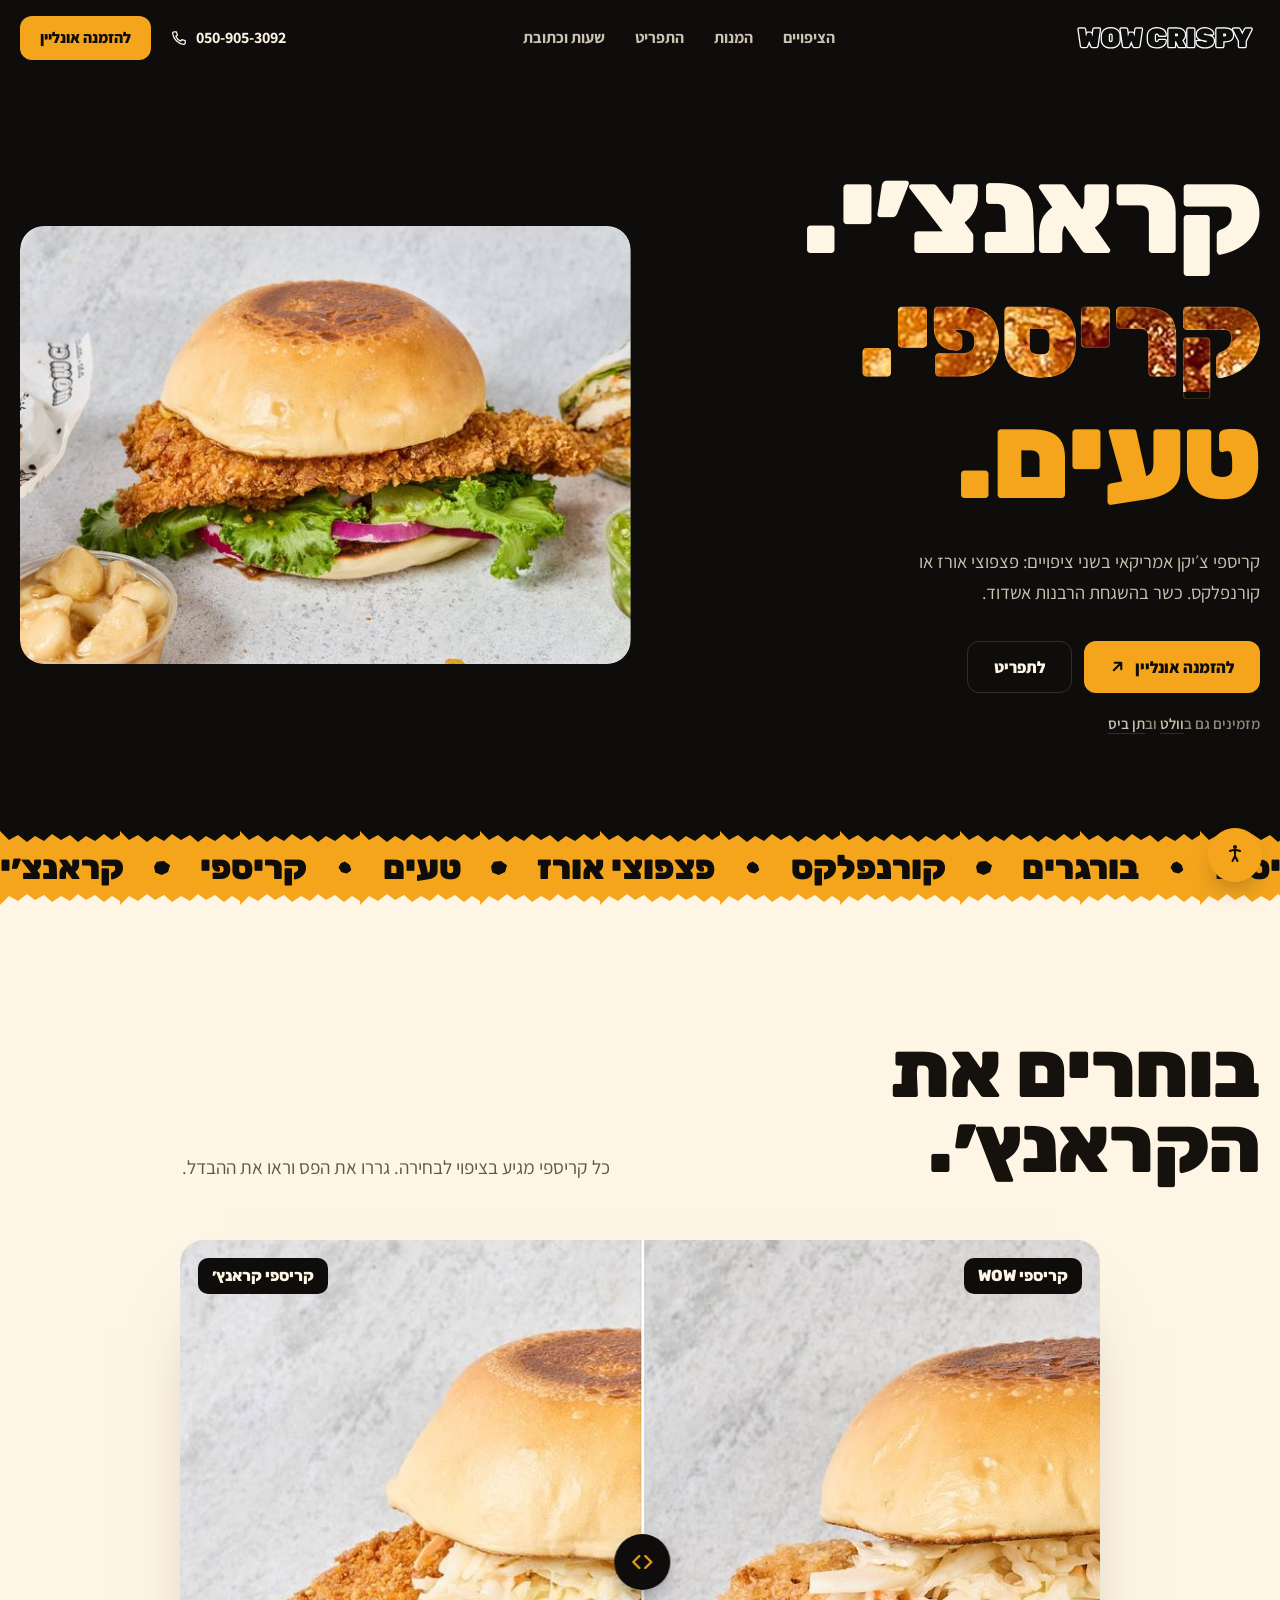
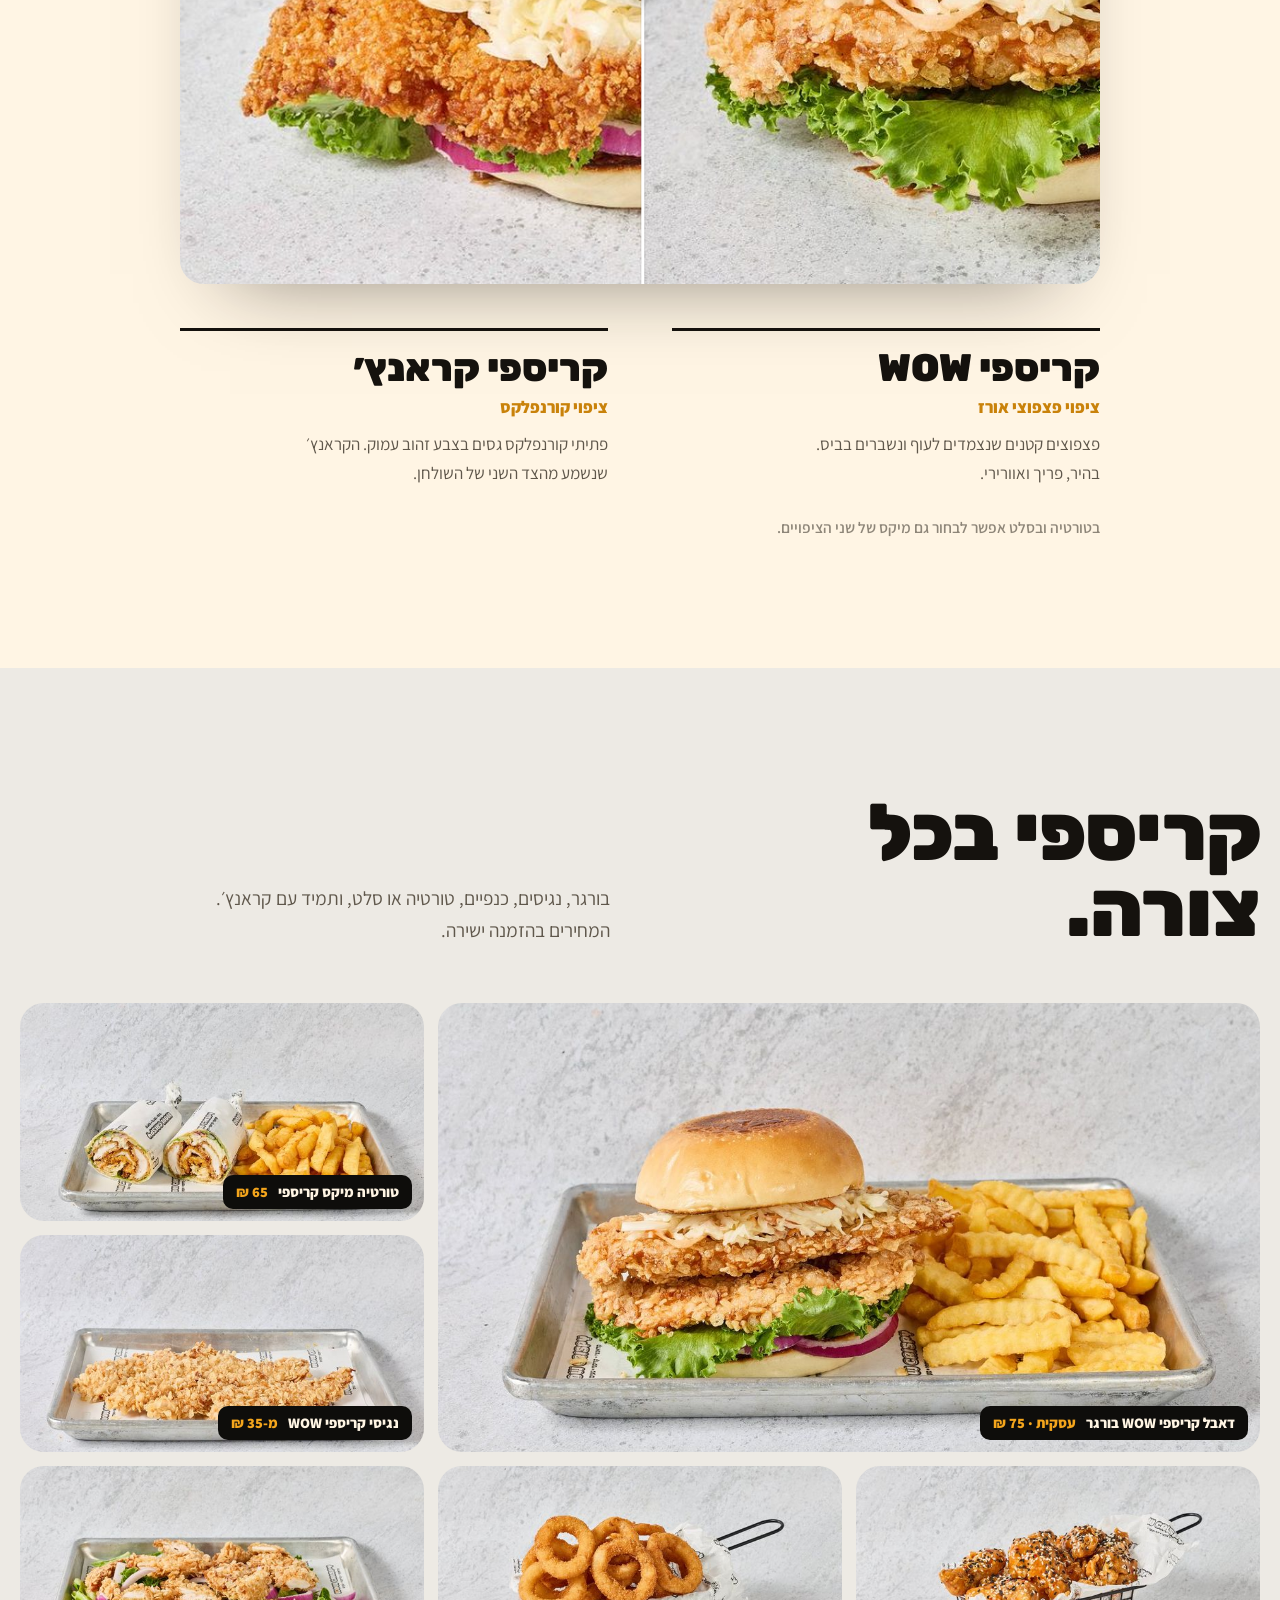
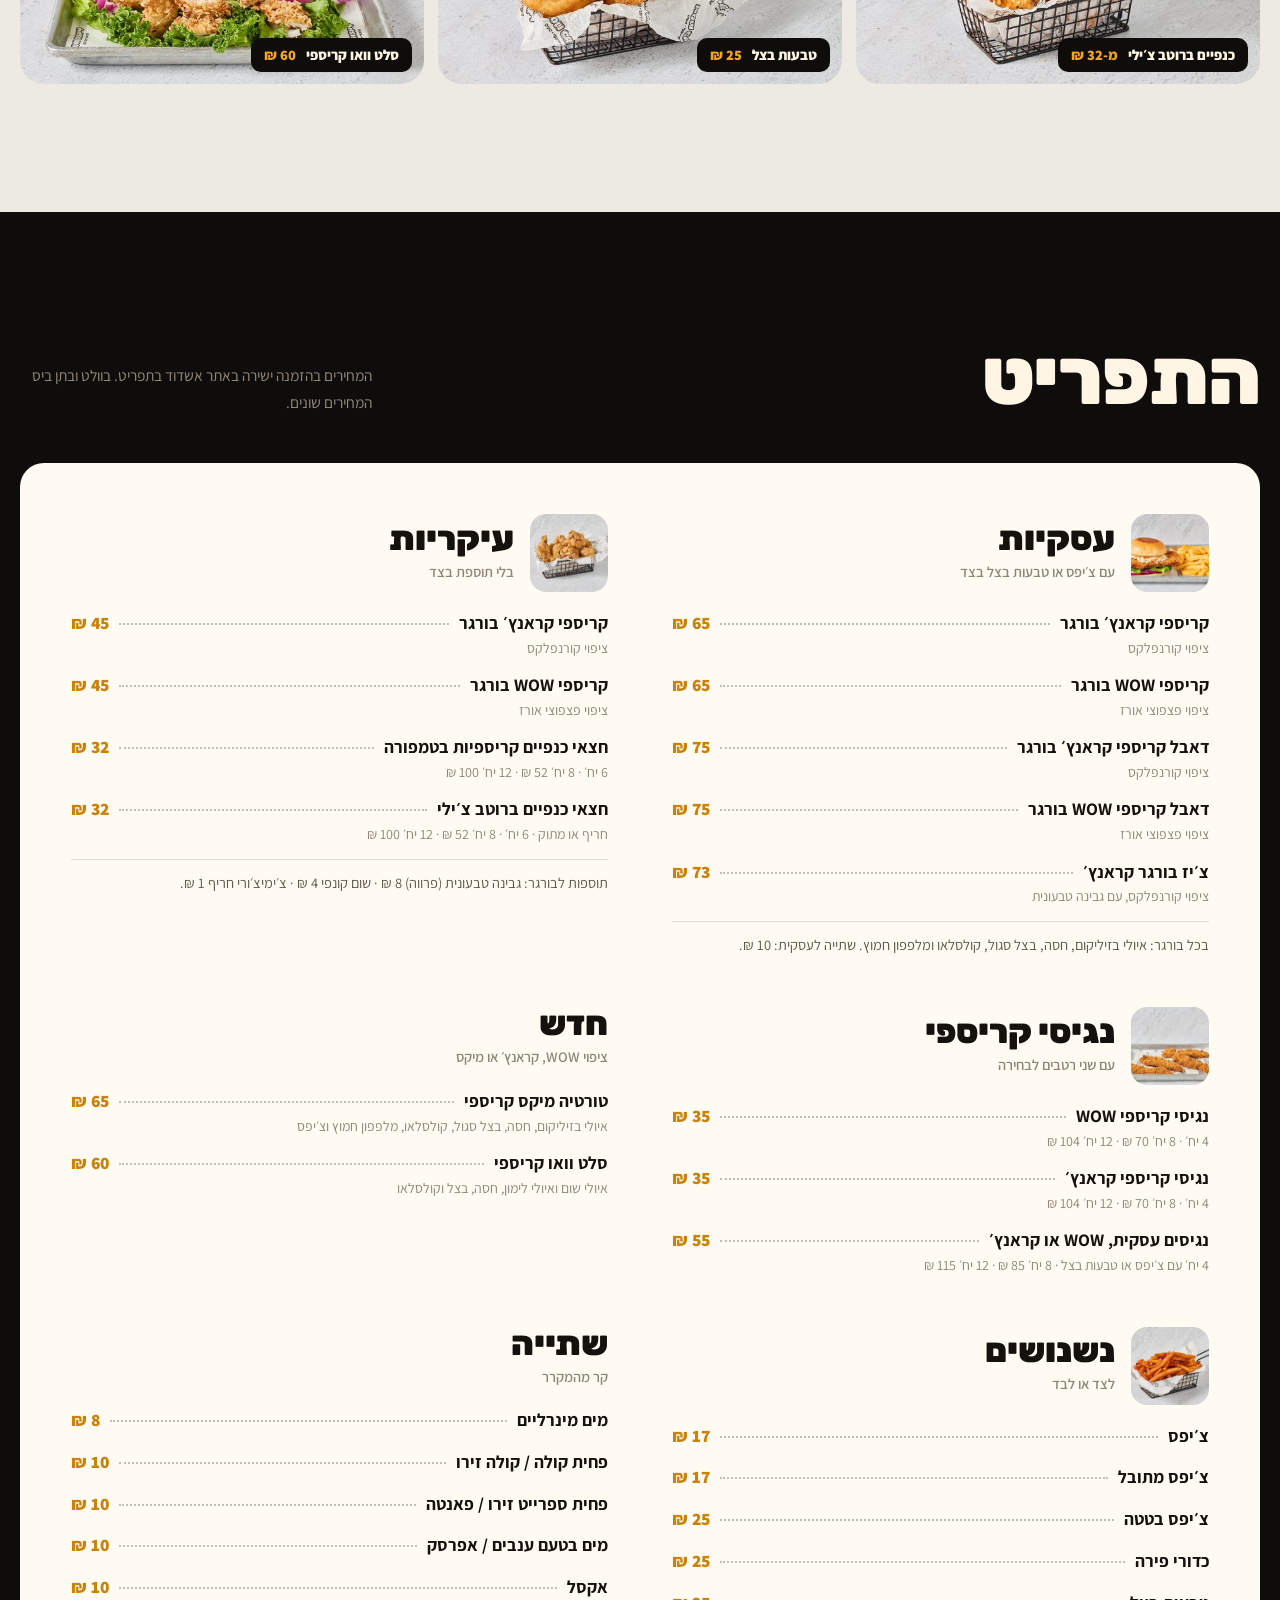
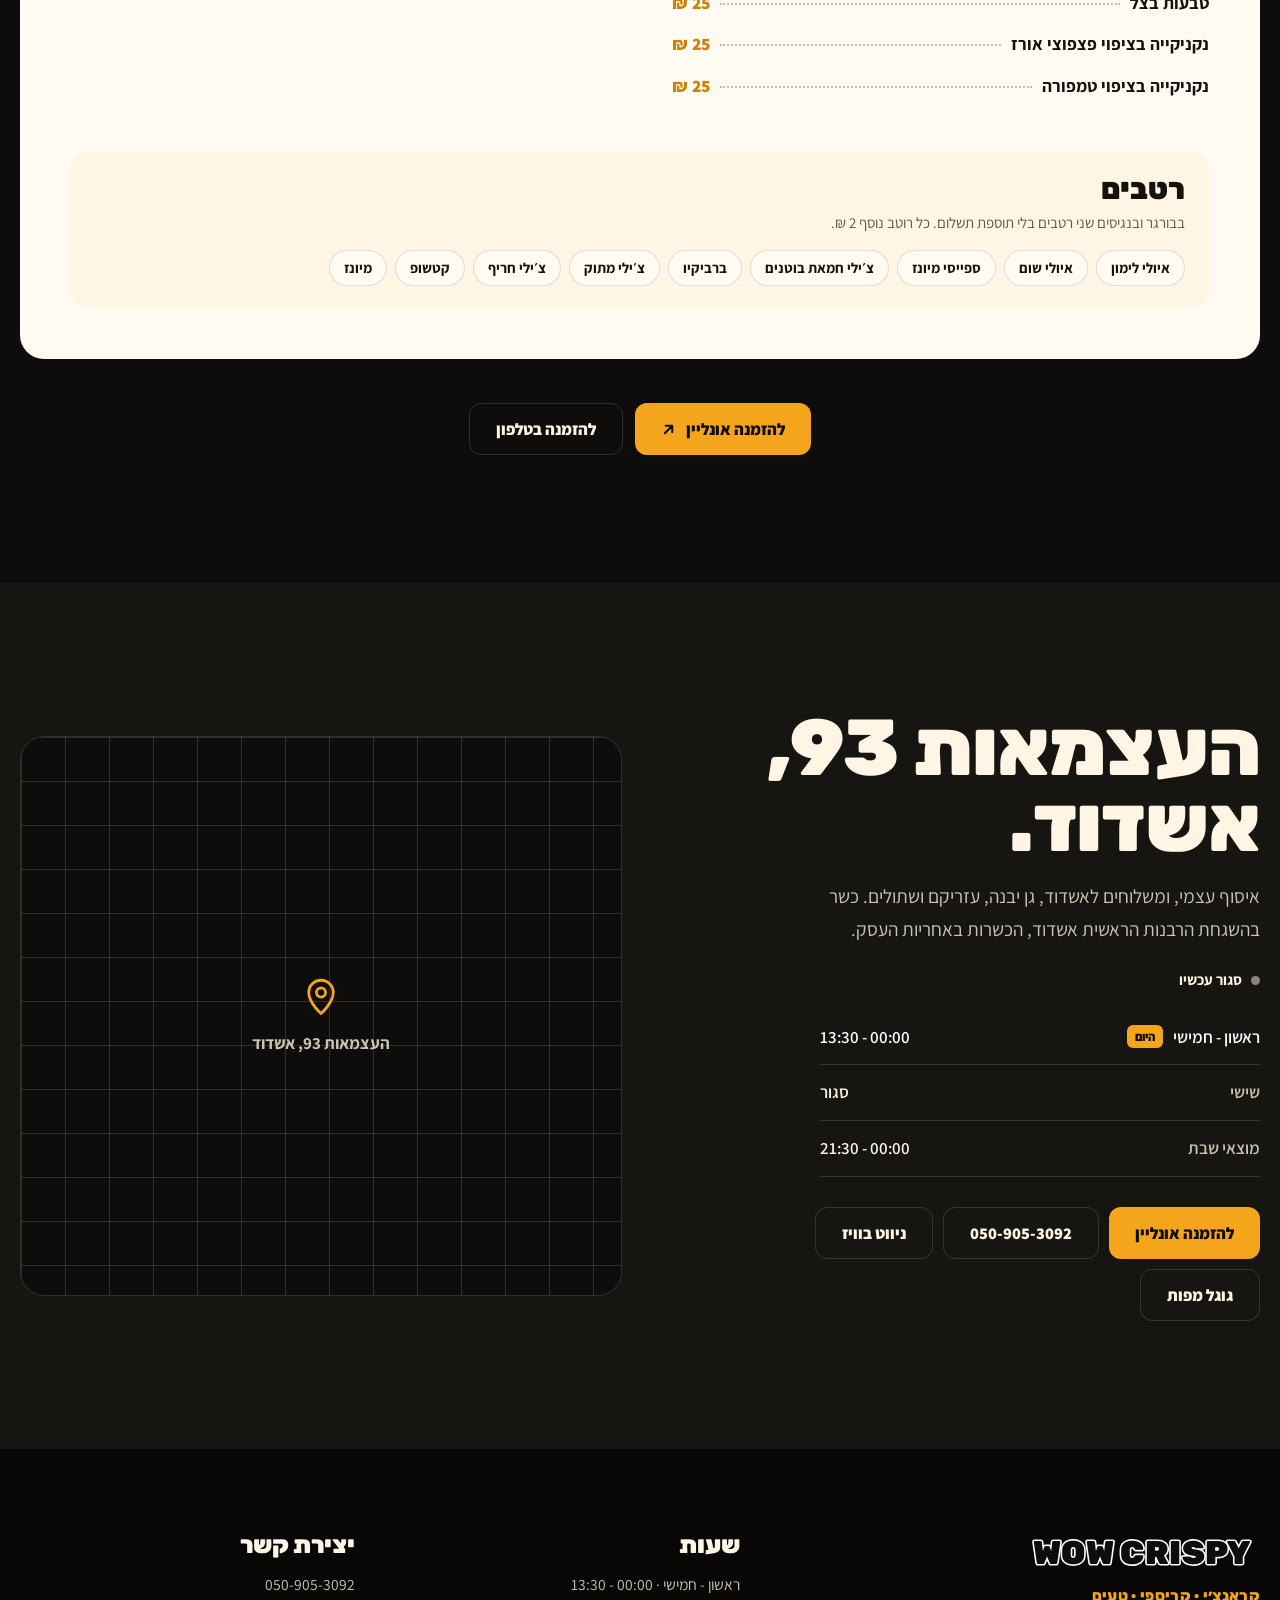
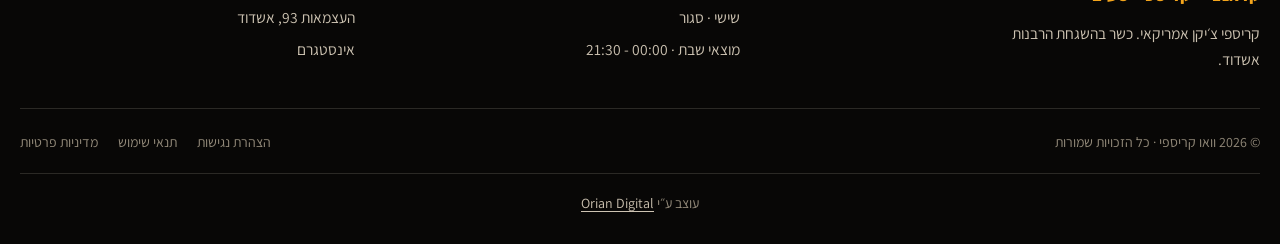
==== index.html @ 83f3aa7d "WOW Crispy site: crispy-textured hero, coating compare slider, dishes, full direct-order menu, hours" ====
<!DOCTYPE html>
<html lang="he" dir="rtl">
<head>
<meta charset="UTF-8">
<meta name="viewport" content="width=device-width, initial-scale=1">
<meta http-equiv="Content-Security-Policy" content="default-src 'self'; base-uri 'self'; object-src 'none'; form-action 'self'; img-src 'self' data:; script-src 'self'; style-src 'self' 'unsafe-inline'; font-src 'self'; frame-src https://maps.google.com https://www.google.com; connect-src 'self'; upgrade-insecure-requests">
<meta name="referrer" content="strict-origin-when-cross-origin">
<title>וואו קריספי · קריספי צ׳יקן אמריקאי · אשדוד</title>
<meta name="description" content="וואו קריספי אשדוד: קריספי צ׳יקן אמריקאי בשני ציפויים, פצפוצי אורז או קורנפלקס. בורגרים, נגיסים, כנפיים וטורטיה. כשר בהשגחת הרבנות אשדוד. העצמאות 93 · 050-905-3092.">
<link rel="canonical" href="https://oriantoledano-ship-it.github.io/wow-crispy/">
<meta property="og:type" content="website">
<meta property="og:locale" content="he_IL">
<meta property="og:title" content="וואו קריספי · אשדוד">
<meta property="og:description" content="קריספי צ׳יקן אמריקאי בשני ציפויים: פצפוצי אורז או קורנפלקס. העצמאות 93, אשדוד.">
<meta property="og:image" content="https://oriantoledano-ship-it.github.io/wow-crispy/assets/img/og.jpg">
<meta name="theme-color" content="#0E0D0B">
<link rel="icon" href="favicon.ico" sizes="any">
<link rel="icon" type="image/png" sizes="32x32" href="assets/img/favicon-32.png">
<link rel="icon" type="image/png" sizes="192x192" href="assets/img/favicon-192.png">
<link rel="apple-touch-icon" href="assets/img/apple-touch-icon.png">
<script src="assets/framebust.js"></script>
<script src="assets/boot.js?v=1"></script>
<link rel="preload" href="assets/fonts/rubik-hebrew.woff2" as="font" type="font/woff2" crossorigin>
<link rel="stylesheet" href="assets/fonts.css?v=1">
<link rel="stylesheet" href="assets/site.css?v=1">
<link rel="stylesheet" href="assets/a11y.css?v=1">
<script src="assets/a11y.js?v=1"></script>
<script type="application/ld+json">
{"@context":"https://schema.org","@type":"Restaurant","name":"וואו קריספי","alternateName":"WOW CRISPY","image":"https://oriantoledano-ship-it.github.io/wow-crispy/assets/img/hero-1600.jpg","telephone":"+972-50-905-3092","servesCuisine":"קריספי צ׳יקן אמריקאי","address":{"@type":"PostalAddress","streetAddress":"העצמאות 93","addressLocality":"אשדוד","addressCountry":"IL"},"geo":{"@type":"GeoCoordinates","latitude":31.7890849,"longitude":34.6421143},"openingHoursSpecification":[{"@type":"OpeningHoursSpecification","dayOfWeek":["Sunday","Monday","Tuesday","Wednesday","Thursday"],"opens":"13:30","closes":"23:59"},{"@type":"OpeningHoursSpecification","dayOfWeek":"Saturday","opens":"21:30","closes":"23:59"}],"url":"https://oriantoledano-ship-it.github.io/wow-crispy/","sameAs":["https://www.instagram.com/wow_crispy_ashdod/"]}
</script>
</head>
<body>

<header class="hdr" id="hdr">
  <div class="hdr-in">
    <a href="#top" class="brand" aria-label="וואו קריספי - לראש העמוד">
      <svg class="logo" viewBox="0 0 330 56" aria-hidden="true"><text x="165" y="43" text-anchor="middle" direction="ltr">WOW CRISPY</text></svg>
    </a>
    <nav class="nav" aria-label="ניווט ראשי">
      <a href="#coats">הציפויים</a>
      <a href="#hits">המנות</a>
      <a href="#menu">התפריט</a>
      <a href="#visit">שעות וכתובת</a>
    </nav>
    <div class="hdr-act">
      <a href="tel:+972509053092" class="hdr-tel" aria-label="התקשרו אלינו: 050-905-3092">
        <svg viewBox="0 0 24 24" aria-hidden="true"><path d="M6.6 3.5h2.6l1.4 4.3-2 1.4a12 12 0 0 0 6.2 6.2l1.4-2 4.3 1.4v2.6a2 2 0 0 1-2.2 2A16.5 16.5 0 0 1 4.6 5.7a2 2 0 0 1 2-2.2z"/></svg>
        <span>050-905-3092</span>
      </a>
      <a href="https://www.ashdodmenu.co.il/restaurants/wow" class="btn btn--gold btn--sm hdr-order" target="_blank" rel="noopener noreferrer">להזמנה אונליין</a>
      <button class="burger" type="button" aria-label="פתיחת תפריט" aria-expanded="false" aria-controls="drawer"><span></span><span></span></button>
    </div>
  </div>
</header>

<div class="drawer" id="drawer" aria-hidden="true">
  <nav aria-label="ניווט במובייל">
    <a href="#coats">הציפויים</a>
    <a href="#hits">המנות</a>
    <a href="#menu">התפריט</a>
    <a href="#visit">שעות וכתובת</a>
  </nav>
  <div class="drawer-foot">
    <a href="https://www.ashdodmenu.co.il/restaurants/wow" class="btn btn--gold" target="_blank" rel="noopener noreferrer">להזמנה אונליין</a>
    <a href="tel:+972509053092" class="btn btn--ghost">050-905-3092</a>
  </div>
</div>

<main id="main">

  <section class="hero" id="top">
    <div class="hero-in wrap">
      <div class="hero-txt">
        <h1 class="hero-h">
          <span class="ln"><span>קראנצ׳י.</span></span>
          <span class="ln"><span class="crisp">קריספי.</span></span>
          <span class="ln"><span class="gold">טעים.</span></span>
        </h1>
        <p class="hero-p">קריספי צ׳יקן אמריקאי בשני ציפויים: פצפוצי אורז או קורנפלקס. כשר בהשגחת הרבנות אשדוד.</p>
        <div class="hero-cta">
          <a href="https://www.ashdodmenu.co.il/restaurants/wow" class="btn btn--gold" target="_blank" rel="noopener noreferrer">להזמנה אונליין
            <svg viewBox="0 0 16 16" aria-hidden="true"><path d="M12 4 4 12M5 4h7v7"/></svg></a>
          <a href="#menu" class="btn btn--ghost">לתפריט</a>
        </div>
        <p class="hero-also">מזמינים גם ב<a href="https://wolt.com/he/isr/ashdod-and-lachish-area/restaurant/wow-crispy" target="_blank" rel="noopener noreferrer">וולט</a> וב<a href="https://www.10bis.co.il/next/restaurants/menu/delivery/48089/" target="_blank" rel="noopener noreferrer">תן ביס</a></p>
      </div>
      <div class="hero-pic">
        <img src="assets/img/hero-1600.jpg" srcset="assets/img/hero-800.jpg 800w, assets/img/hero-1600.jpg 1600w" sizes="(max-width:900px) 100vw, 52vw" alt="קריספי בורגר בציפוי קורנפלקס עם חסה ובצל סגול, ולידו טורטיה קריספי ושום קונפי" width="1600" height="900" fetchpriority="high">
      </div>
    </div>
  </section>

  <div class="ticker" aria-hidden="true">
    <div class="ticker-track">
      <span>קראנצ׳י</span><i></i><span>קריספי</span><i></i><span>טעים</span><i></i><span>פצפוצי אורז</span><i></i><span>קורנפלקס</span><i></i><span>בורגרים</span><i></i><span>נגיסים</span><i></i><span>כנפיים</span><i></i>
    </div>
  </div>

  <section class="coats sec" id="coats">
    <div class="wrap">
      <div class="sec-head">
        <h2 class="h2 rv">בוחרים את הקראנץ׳.</h2>
        <p class="lede rv">כל קריספי מגיע בציפוי לבחירה. גררו את הפס וראו את ההבדל.</p>
      </div>
      <div class="cmp rv" id="cmp">
        <img class="cmp-base" src="assets/img/coat-crunch-1000.jpg" srcset="assets/img/coat-crunch-600.jpg 600w, assets/img/coat-crunch-1000.jpg 1000w" sizes="(max-width:1060px) 92vw, 1000px" alt="קריספי קראנץ׳ בורגר: חזה עוף בציפוי קורנפלקס זהוב, עם קולסלאו, חסה ובצל סגול" width="1000" height="700" loading="lazy">
        <div class="cmp-top">
          <img src="assets/img/coat-wow-1000.jpg" srcset="assets/img/coat-wow-600.jpg 600w, assets/img/coat-wow-1000.jpg 1000w" sizes="(max-width:1060px) 92vw, 1000px" alt="קריספי WOW בורגר: חזה עוף בציפוי פצפוצי אורז בהיר ופריך, עם קולסלאו, חסה ובצל סגול" width="1000" height="700" loading="lazy">
        </div>
        <span class="cmp-tag cmp-tag--wow" aria-hidden="true">קריספי WOW</span>
        <span class="cmp-tag cmp-tag--crunch" aria-hidden="true">קריספי קראנץ׳</span>
        <div class="cmp-handle" aria-hidden="true"><span><svg viewBox="0 0 24 24"><path d="M9 6 3 12l6 6M15 6l6 6-6 6"/></svg></span></div>
        <input class="cmp-range" type="range" min="0" max="100" value="50" dir="ltr" aria-label="השוואה בין ציפוי פצפוצי אורז לציפוי קורנפלקס">
      </div>
      <div class="coat-cards">
        <article class="coat rv">
          <h3>קריספי WOW</h3>
          <p class="coat-sub">ציפוי פצפוצי אורז</p>
          <p>פצפוצים קטנים שנצמדים לעוף ונשברים בביס. בהיר, פריך ואוורירי.</p>
        </article>
        <article class="coat rv">
          <h3>קריספי קראנץ׳</h3>
          <p class="coat-sub">ציפוי קורנפלקס</p>
          <p>פתיתי קורנפלקס גסים בצבע זהוב עמוק. הקראנץ׳ שנשמע מהצד השני של השולחן.</p>
        </article>
      </div>
      <p class="coat-note rv">בטורטיה ובסלט אפשר לבחור גם מיקס של שני הציפויים.</p>
    </div>
  </section>

  <section class="hits sec" id="hits">
    <div class="wrap">
      <div class="sec-head">
        <h2 class="h2 rv">קריספי בכל צורה.</h2>
        <p class="lede rv">בורגר, נגיסים, כנפיים, טורטיה או סלט, ותמיד עם קראנץ׳. המחירים בהזמנה ישירה.</p>
      </div>
      <div class="bento">
        <figure class="b b--a rv"><img src="assets/img/d-double-wow-1200.jpg" srcset="assets/img/d-double-wow-640.jpg 640w, assets/img/d-double-wow-1200.jpg 1200w" sizes="(max-width:760px) 92vw, 62vw" alt="דאבל קריספי WOW בורגר עם צ׳יפס על מגש" width="1200" height="675" loading="lazy"><figcaption><b>דאבל קריספי WOW בורגר</b><span>עסקית · 75 ₪</span></figcaption></figure>
        <figure class="b rv"><img src="assets/img/d-tortilla-640.jpg" srcset="assets/img/d-tortilla-640.jpg 640w, assets/img/d-tortilla-1200.jpg 1200w" sizes="(max-width:760px) 92vw, 31vw" alt="טורטיה מיקס קריספי חתוכה לשניים עם צ׳יפס" width="640" height="360" loading="lazy"><figcaption><b>טורטיה מיקס קריספי</b><span>65 ₪</span></figcaption></figure>
        <figure class="b rv"><img src="assets/img/d-nuggets-wow-640.jpg" srcset="assets/img/d-nuggets-wow-640.jpg 640w, assets/img/d-nuggets-wow-1200.jpg 1200w" sizes="(max-width:760px) 92vw, 31vw" alt="נגיסי קריספי בציפוי פצפוצי אורז בסלסלה" width="640" height="360" loading="lazy"><figcaption><b>נגיסי קריספי WOW</b><span>מ-35 ₪</span></figcaption></figure>
        <figure class="b rv"><img src="assets/img/d-wings-chili-640.jpg" srcset="assets/img/d-wings-chili-640.jpg 640w, assets/img/d-wings-chili-1200.jpg 1200w" sizes="(max-width:760px) 92vw, 31vw" alt="חצאי כנפיים ברוטב צ׳ילי עם שומשום בסלסלה" width="640" height="360" loading="lazy"><figcaption><b>כנפיים ברוטב צ׳ילי</b><span>מ-32 ₪</span></figcaption></figure>
        <figure class="b rv"><img src="assets/img/d-onion-rings-640.jpg" srcset="assets/img/d-onion-rings-640.jpg 640w, assets/img/d-onion-rings-1200.jpg 1200w" sizes="(max-width:760px) 92vw, 31vw" alt="טבעות בצל מטוגנות בסלסלה" width="640" height="360" loading="lazy"><figcaption><b>טבעות בצל</b><span>25 ₪</span></figcaption></figure>
        <figure class="b rv"><img src="assets/img/d-salad-640.jpg" srcset="assets/img/d-salad-640.jpg 640w, assets/img/d-salad-1200.jpg 1200w" sizes="(max-width:760px) 92vw, 31vw" alt="סלט וואו קריספי עם נתחי קריספי על חסה ובצל סגול" width="640" height="360" loading="lazy"><figcaption><b>סלט וואו קריספי</b><span>60 ₪</span></figcaption></figure>
      </div>
    </div>
  </section>

  <section class="menu sec" id="menu">
    <div class="wrap">
      <div class="menu-head">
        <h2 class="h2 rv">התפריט</h2>
        <p class="lede rv">המחירים בהזמנה ישירה באתר אשדוד בתפריט. בוולט ובתן ביס המחירים שונים.</p>
      </div>

      <div class="board rv">
        <div class="cat">
          <div class="cat-head"><img src="assets/img/m-crunch-burger-640.jpg" alt="" width="640" height="360" loading="lazy"><div><h3>עסקיות</h3><p>עם צ׳יפס או טבעות בצל בצד</p></div></div>
          <ul class="items">
            <li><span class="nm">קריספי קראנץ׳ בורגר</span><span class="pr">65 ₪</span><span class="ds">ציפוי קורנפלקס</span></li>
            <li><span class="nm">קריספי WOW בורגר</span><span class="pr">65 ₪</span><span class="ds">ציפוי פצפוצי אורז</span></li>
            <li><span class="nm">דאבל קריספי קראנץ׳ בורגר</span><span class="pr">75 ₪</span><span class="ds">ציפוי קורנפלקס</span></li>
            <li><span class="nm">דאבל קריספי WOW בורגר</span><span class="pr">75 ₪</span><span class="ds">ציפוי פצפוצי אורז</span></li>
            <li><span class="nm">צ׳יז בורגר קראנץ׳</span><span class="pr">73 ₪</span><span class="ds">ציפוי קורנפלקס, עם גבינה טבעונית</span></li>
          </ul>
          <p class="cat-foot">בכל בורגר: איולי בזיליקום, חסה, בצל סגול, קולסלאו ומלפפון חמוץ. שתייה לעסקית: 10 ₪.</p>
        </div>

        <div class="cat">
          <div class="cat-head"><img src="assets/img/m-wings-tempura-640.jpg" alt="" width="640" height="360" loading="lazy"><div><h3>עיקריות</h3><p>בלי תוספת בצד</p></div></div>
          <ul class="items">
            <li><span class="nm">קריספי קראנץ׳ בורגר</span><span class="pr">45 ₪</span><span class="ds">ציפוי קורנפלקס</span></li>
            <li><span class="nm">קריספי WOW בורגר</span><span class="pr">45 ₪</span><span class="ds">ציפוי פצפוצי אורז</span></li>
            <li><span class="nm">חצאי כנפיים קריספיות בטמפורה</span><span class="pr">32 ₪</span><span class="ds">6 יח׳ · 8 יח׳ 52 ₪ · 12 יח׳ 100 ₪</span></li>
            <li><span class="nm">חצאי כנפיים ברוטב צ׳ילי</span><span class="pr">32 ₪</span><span class="ds">חריף או מתוק · 6 יח׳ · 8 יח׳ 52 ₪ · 12 יח׳ 100 ₪</span></li>
          </ul>
          <p class="cat-foot">תוספות לבורגר: גבינה טבעונית (פרווה) 8 ₪ · שום קונפי 4 ₪ · צ׳ימיצ׳ורי חריף 1 ₪.</p>
        </div>

        <div class="cat">
          <div class="cat-head"><img src="assets/img/m-nuggets-crunch-640.jpg" alt="" width="640" height="360" loading="lazy"><div><h3>נגיסי קריספי</h3><p>עם שני רטבים לבחירה</p></div></div>
          <ul class="items">
            <li><span class="nm">נגיסי קריספי WOW</span><span class="pr">35 ₪</span><span class="ds">4 יח׳ · 8 יח׳ 70 ₪ · 12 יח׳ 104 ₪</span></li>
            <li><span class="nm">נגיסי קריספי קראנץ׳</span><span class="pr">35 ₪</span><span class="ds">4 יח׳ · 8 יח׳ 70 ₪ · 12 יח׳ 104 ₪</span></li>
            <li><span class="nm">נגיסים עסקית, WOW או קראנץ׳</span><span class="pr">55 ₪</span><span class="ds">4 יח׳ עם צ׳יפס או טבעות בצל · 8 יח׳ 85 ₪ · 12 יח׳ 115 ₪</span></li>
          </ul>
        </div>

        <div class="cat">
          <div class="cat-head cat-head--plain"><div><h3>חדש</h3><p>ציפוי WOW, קראנץ׳ או מיקס</p></div></div>
          <ul class="items">
            <li><span class="nm">טורטיה מיקס קריספי</span><span class="pr">65 ₪</span><span class="ds">איולי בזיליקום, חסה, בצל סגול, קולסלאו, מלפפון חמוץ וצ׳יפס</span></li>
            <li><span class="nm">סלט וואו קריספי</span><span class="pr">60 ₪</span><span class="ds">איולי שום ואיולי לימון, חסה, בצל וקולסלאו</span></li>
          </ul>
        </div>

        <div class="cat">
          <div class="cat-head"><img src="assets/img/m-sweet-fries-640.jpg" alt="" width="640" height="360" loading="lazy"><div><h3>נשנושים</h3><p>לצד או לבד</p></div></div>
          <ul class="items">
            <li><span class="nm">צ׳יפס</span><span class="pr">17 ₪</span></li>
            <li><span class="nm">צ׳יפס מתובל</span><span class="pr">17 ₪</span></li>
            <li><span class="nm">צ׳יפס בטטה</span><span class="pr">25 ₪</span></li>
            <li><span class="nm">כדורי פירה</span><span class="pr">25 ₪</span></li>
            <li><span class="nm">טבעות בצל</span><span class="pr">25 ₪</span></li>
            <li><span class="nm">נקניקייה בציפוי פצפוצי אורז</span><span class="pr">25 ₪</span></li>
            <li><span class="nm">נקניקייה בציפוי טמפורה</span><span class="pr">25 ₪</span></li>
          </ul>
        </div>

        <div class="cat">
          <div class="cat-head cat-head--plain"><div><h3>שתייה</h3><p>קר מהמקרר</p></div></div>
          <ul class="items">
            <li><span class="nm">מים מינרליים</span><span class="pr">8 ₪</span></li>
            <li><span class="nm">פחית קולה / קולה זירו</span><span class="pr">10 ₪</span></li>
            <li><span class="nm">פחית ספרייט זירו / פאנטה</span><span class="pr">10 ₪</span></li>
            <li><span class="nm">מים בטעם ענבים / אפרסק</span><span class="pr">10 ₪</span></li>
            <li><span class="nm">אקסל</span><span class="pr">10 ₪</span></li>
          </ul>
        </div>

        <div class="sauces">
          <h3>רטבים</h3>
          <p>בבורגר ובנגיסים שני רטבים בלי תוספת תשלום. כל רוטב נוסף 2 ₪.</p>
          <ul class="chips">
            <li>איולי לימון</li><li>איולי שום</li><li>ספייסי מיונז</li><li>צ׳ילי חמאת בוטנים</li><li>ברביקיו</li><li>צ׳ילי מתוק</li><li>צ׳ילי חריף</li><li>קטשופ</li><li>מיונז</li>
          </ul>
        </div>
      </div>

      <div class="menu-cta rv">
        <a href="https://www.ashdodmenu.co.il/restaurants/wow" class="btn btn--gold" target="_blank" rel="noopener noreferrer">להזמנה אונליין
          <svg viewBox="0 0 16 16" aria-hidden="true"><path d="M12 4 4 12M5 4h7v7"/></svg></a>
        <a href="tel:+972509053092" class="btn btn--ghost">להזמנה בטלפון</a>
      </div>
    </div>
  </section>

  <section class="visit sec" id="visit">
    <div class="wrap visit-in">
      <div class="visit-txt">
        <h2 class="h2 rv">העצמאות 93, אשדוד.</h2>
        <p class="lede rv">איסוף עצמי, ומשלוחים לאשדוד, גן יבנה, עזריקם ושתולים. כשר בהשגחת הרבנות הראשית אשדוד, הכשרות באחריות העסק.</p>
        <div class="open-now rv" data-open hidden></div>
        <table class="hours rv" aria-label="שעות פתיחה">
          <tr data-days="0,1,2,3,4"><th scope="row">ראשון - חמישי</th><td>13:30 - 00:00</td></tr>
          <tr data-days="5"><th scope="row">שישי</th><td>סגור</td></tr>
          <tr data-days="6"><th scope="row">מוצאי שבת</th><td>21:30 - 00:00</td></tr>
        </table>
        <div class="visit-cta rv">
          <a href="https://www.ashdodmenu.co.il/restaurants/wow" class="btn btn--gold" target="_blank" rel="noopener noreferrer">להזמנה אונליין</a>
          <a href="tel:+972509053092" class="btn btn--ghost btn--tel">050-905-3092</a>
          <a href="https://waze.com/ul?ll=31.7890849,34.6421143&amp;navigate=yes" class="btn btn--ghost" target="_blank" rel="noopener noreferrer">ניווט בוויז</a>
          <a href="https://maps.app.goo.gl/PjRkFYNZoEapg1jY7" class="btn btn--ghost" target="_blank" rel="noopener noreferrer">גוגל מפות</a>
        </div>
      </div>
      <div class="map rv" data-map="https://maps.google.com/maps?q=31.7890849,34.6421143&amp;hl=he&amp;z=16&amp;output=embed">
        <div class="map-ph" aria-hidden="true">
          <svg viewBox="0 0 24 24"><path d="M12 22s7-6.2 7-12a7 7 0 1 0-14 0c0 5.8 7 12 7 12z"/><circle cx="12" cy="10" r="2.6"/></svg>
          <span>העצמאות 93, אשדוד</span>
        </div>
        <noscript><iframe src="https://maps.google.com/maps?q=31.7890849,34.6421143&amp;hl=he&amp;z=16&amp;output=embed" title="מפת הגעה לוואו קריספי" loading="lazy" referrerpolicy="no-referrer-when-downgrade"></iframe></noscript>
      </div>
    </div>
  </section>

</main>

<footer class="foot">
  <div class="wrap">
    <div class="foot-top">
      <div class="foot-brand">
        <svg class="logo" viewBox="0 0 330 56" aria-hidden="true"><text x="165" y="43" text-anchor="middle" direction="ltr">WOW CRISPY</text></svg>
        <p class="foot-tag">קראנצ׳י · קריספי · טעים</p>
        <p>קריספי צ׳יקן אמריקאי. כשר בהשגחת הרבנות אשדוד.</p>
      </div>
      <div class="foot-col">
        <h3>שעות</h3>
        <p>ראשון - חמישי · <span dir="ltr">13:30 - 00:00</span></p>
        <p>שישי · סגור</p>
        <p>מוצאי שבת · <span dir="ltr">21:30 - 00:00</span></p>
      </div>
      <div class="foot-col">
        <h3>יצירת קשר</h3>
        <a href="tel:+972509053092" dir="ltr">050-905-3092</a>
        <p>העצמאות 93, אשדוד</p>
        <a href="https://www.instagram.com/wow_crispy_ashdod/" target="_blank" rel="noopener noreferrer">אינסטגרם</a>
      </div>
    </div>
    <div class="foot-bottom">
      <span>© <span data-year>2026</span> וואו קריספי · כל הזכויות שמורות</span>
      <nav class="foot-legal" aria-label="מסמכים משפטיים">
        <a href="accessibility.html">הצהרת נגישות</a>
        <a href="terms.html">תנאי שימוש</a>
        <a href="privacy.html">מדיניות פרטיות</a>
      </nav>
    </div>
    <div class="foot-credit">עוצב ע״י <a href="https://wa.me/972525372958" target="_blank" rel="noopener noreferrer">Orian Digital</a></div>
  </div>
</footer>

<div class="mcta" aria-hidden="true">
  <a href="https://www.ashdodmenu.co.il/restaurants/wow" class="mcta-order" target="_blank" rel="noopener noreferrer" tabindex="-1">להזמנה אונליין</a>
  <a href="tel:+972509053092" class="mcta-tel" tabindex="-1" aria-label="התקשרו">
    <svg viewBox="0 0 24 24"><path d="M6.6 3.5h2.6l1.4 4.3-2 1.4a12 12 0 0 0 6.2 6.2l1.4-2 4.3 1.4v2.6a2 2 0 0 1-2.2 2A16.5 16.5 0 0 1 4.6 5.7a2 2 0 0 1 2-2.2z"/></svg>
  </a>
</div>

<button class="a11y-btn" type="button" aria-label="פתיחת תפריט נגישות" aria-expanded="false" aria-controls="a11yPanel">
  <svg viewBox="0 0 24 24" width="24" height="24" aria-hidden="true"><circle cx="12" cy="4" r="2" fill="currentColor"/><path d="M12 7c-3 0-5 1-5 1M12 7c3 0 5 1 5 1M12 7v6m0 0l-2.5 5M12 13l2.5 5" stroke="currentColor" stroke-width="2" fill="none" stroke-linecap="round"/></svg>
</button>
<div class="a11y-panel" id="a11yPanel" role="dialog" aria-label="הגדרות נגישות" aria-hidden="true">
  <h2 class="a11y-title">נגישות</h2>
  <div class="a11y-row"><span>ניגודיות גבוהה</span><div class="a11y-seg" role="group" aria-label="ניגודיות"><button class="a11y-chip" type="button" data-key="contrast" data-val="normal" aria-pressed="true">רגילה</button><button class="a11y-chip" type="button" data-key="contrast" data-val="high" aria-pressed="false">גבוהה</button></div></div>
  <div class="a11y-row"><span>גודל טקסט</span><div class="a11y-seg" role="group" aria-label="גודל טקסט"><button class="a11y-chip" type="button" data-key="text" data-val="normal" aria-pressed="true">רגיל</button><button class="a11y-chip" type="button" data-key="text" data-val="large" aria-pressed="false">גדול</button></div></div>
  <div class="a11y-row"><span>הדגשת קישורים</span><div class="a11y-seg" role="group" aria-label="הדגשת קישורים"><button class="a11y-chip" type="button" data-key="links" data-val="off" aria-pressed="true">כבוי</button><button class="a11y-chip" type="button" data-key="links" data-val="on" aria-pressed="false">דלוק</button></div></div>
  <div class="a11y-row"><span>עצירת אנימציות</span><div class="a11y-seg" role="group" aria-label="עצירת אנימציות"><button class="a11y-chip" type="button" data-key="motion" data-val="on" aria-pressed="true">דלוקות</button><button class="a11y-chip" type="button" data-key="motion" data-val="off" aria-pressed="false">עצורות</button></div></div>
  <button class="a11y-reset" type="button">איפוס הגדרות</button>
  <a class="a11y-statement" href="accessibility.html">הצהרת נגישות</a>
</div>

<script src="assets/site.js?v=1"></script>
</body>
</html>
---- assets/fonts.css ----
@font-face{font-family:'Assistant';font-style:normal;font-weight:400 800;font-display:swap;src:url(fonts/assistant-hebrew.woff2) format('woff2');unicode-range:U+0307-0308, U+0590-05FF, U+200C-2010, U+20AA, U+25CC, U+FB1D-FB4F}
@font-face{font-family:'Assistant';font-style:normal;font-weight:400 800;font-display:swap;src:url(fonts/assistant-latin.woff2) format('woff2');unicode-range:U+0000-00FF, U+0131, U+0152-0153, U+02BB-02BC, U+02C6, U+02DA, U+02DC, U+0304, U+0308, U+0329, U+2000-206F, U+20AC, U+2122, U+2191, U+2193, U+2212, U+2215, U+FEFF, U+FFFD}
@font-face{font-family:'Rubik';font-style:normal;font-weight:500 900;font-display:swap;src:url(fonts/rubik-hebrew.woff2) format('woff2');unicode-range:U+0307-0308, U+0590-05FF, U+200C-2010, U+20AA, U+25CC, U+FB1D-FB4F}
@font-face{font-family:'Rubik';font-style:normal;font-weight:500 900;font-display:swap;src:url(fonts/rubik-latin.woff2) format('woff2');unicode-range:U+0000-00FF, U+0131, U+0152-0153, U+02BB-02BC, U+02C6, U+02DA, U+02DC, U+0304, U+0308, U+0329, U+2000-206F, U+20AC, U+2122, U+2191, U+2193, U+2212, U+2215, U+FEFF, U+FFFD}
---- assets/site.css ----
/* וואו קריספי - site styles. Black and white from the logo, gold from the coating. */
:root{
  --black:#0E0D0B; --black-2:#171511; --black-3:#080706;
  --gold:#F4A51C; --gold-d:#C9820A; --gold-l:#FFC857;
  --cream:#FFF5E4; --paper:#FFFBF3; --stone:#EDEAE4;
  --ink:#15120E; --ink-soft:#5F574B; --ink-faint:#8E8679;
  --on-dark:#FFF5E4; --on-dark-soft:#CDC3B2; --on-dark-faint:#938A7A;
  --line:rgba(21,18,14,.13); --line-dark:rgba(255,245,228,.14);
  --display:'Rubik','Assistant',system-ui,sans-serif;
  --body:'Assistant',system-ui,sans-serif;
  --r:12px; --r-lg:24px;
  --hdr:76px;
  --ease:cubic-bezier(.2,.7,.2,1);
}
*,*::before,*::after{box-sizing:border-box;margin:0;padding:0}
html{-webkit-text-size-adjust:100%;scroll-padding-top:calc(var(--hdr) + 8px)}
body{background:var(--black);color:var(--ink);font-family:var(--body);font-size:17px;line-height:1.7;-webkit-font-smoothing:antialiased;overflow-x:hidden}
img{display:block;max-width:100%;height:auto}
a{color:inherit;text-decoration:none}
ul{list-style:none}
button{font:inherit;color:inherit;background:none;border:0;cursor:pointer}
:focus-visible{outline:2px solid var(--gold);outline-offset:3px}
.wrap{width:min(1240px,100% - 40px);margin-inline:auto}
.sec{padding:clamp(72px,10vw,128px) 0}

/* type */
.h2{font-family:var(--display);font-weight:900;font-size:clamp(44px,6.2vw,88px);line-height:.95;letter-spacing:-.01em}
.lede{font-size:clamp(17px,1.5vw,19.5px);color:var(--ink-soft);max-width:50ch;margin-top:18px}
.sec-head{display:grid;grid-template-columns:1fr 1fr;gap:16px 60px;align-items:end;margin-bottom:clamp(34px,4.5vw,56px)}
.sec-head .lede{margin-top:0}

/* logo: the WOW CRISPY wordmark, white outline on black */
.logo{display:block;width:auto;overflow:visible}
.logo text{font-family:var(--display);font-weight:900;font-size:46px;fill:var(--black);stroke:#fff;stroke-width:4.5px;stroke-linejoin:round;paint-order:stroke;letter-spacing:.5px}

/* buttons */
.btn{display:inline-flex;align-items:center;justify-content:center;gap:10px;min-height:52px;padding:0 26px;border-radius:var(--r);font-weight:800;font-size:16.5px;line-height:1;transition:background .25s,color .25s,border-color .25s,transform .25s var(--ease)}
.btn svg{width:15px;height:15px;fill:none;stroke:currentColor;stroke-width:2.2;stroke-linecap:round;stroke-linejoin:round}
.btn--gold{background:var(--gold);color:var(--black)}
.btn--gold:hover{background:var(--gold-l)}
.btn--ghost{border:1.5px solid var(--line-dark);color:var(--on-dark)}
.btn--ghost:hover{border-color:var(--on-dark);background:rgba(255,245,228,.06)}
.btn--sm{min-height:44px;padding:0 20px;font-size:15.5px}
.btn--tel{direction:ltr}
.btn:active{transform:scale(.97)}

/* header */
.hdr{position:sticky;top:0;z-index:50;background:var(--black);border-bottom:1px solid transparent;transition:border-color .3s}
.hdr.is-stuck{border-color:var(--line-dark)}
.hdr-in{width:min(1240px,100% - 40px);margin-inline:auto;height:var(--hdr);display:flex;align-items:center;gap:28px}
.brand .logo{height:32px}
.nav{display:flex;gap:30px;margin-inline:auto}
.nav a{color:var(--on-dark-soft);font-weight:700;font-size:16px;position:relative;padding:6px 0;transition:color .2s}
.nav a::after{content:"";position:absolute;inset-inline:0;bottom:0;height:2px;background:var(--gold);transform:scaleX(0);transition:transform .3s var(--ease)}
.nav a:hover{color:var(--on-dark)}
.nav a:hover::after{transform:scaleX(1)}
.hdr-act{display:flex;align-items:center;gap:18px}
.hdr-tel{display:inline-flex;align-items:center;gap:8px;color:var(--on-dark);font-weight:700;font-size:16px;direction:ltr}
.hdr-tel svg{width:19px;height:19px;fill:none;stroke:currentColor;stroke-width:1.6;stroke-linejoin:round}
.burger{display:none;width:44px;height:44px;position:relative}
.burger span{position:absolute;left:10px;right:10px;height:2px;background:var(--on-dark);transition:transform .3s var(--ease),top .3s var(--ease)}
.burger span:nth-child(1){top:17px}.burger span:nth-child(2){top:25px}
.hdr.is-open .burger span:nth-child(1){top:21px;transform:rotate(45deg)}
.hdr.is-open .burger span:nth-child(2){top:21px;transform:rotate(-45deg)}
.drawer{position:fixed;inset:var(--hdr) 0 0;z-index:49;background:var(--black);display:flex;flex-direction:column;justify-content:space-between;padding:28px 24px 34px;visibility:hidden;opacity:0;transform:translateY(-8px);transition:opacity .3s,transform .3s var(--ease),visibility .3s}
.drawer.is-open{visibility:visible;opacity:1;transform:none}
.drawer nav{display:flex;flex-direction:column}
.drawer nav a{font-family:var(--display);font-weight:900;font-size:44px;line-height:1.15;color:var(--on-dark);padding:8px 0;border-bottom:1px solid var(--line-dark)}
.drawer-foot{display:grid;gap:12px}
.drawer-foot .btn{width:100%}
.drawer-foot .btn--ghost{direction:ltr}

/* hero */
.hero{background:var(--black);color:var(--on-dark);overflow:hidden}
.hero-in{display:grid;grid-template-columns:1fr 1.08fr;align-items:center;gap:clamp(30px,5vw,72px);min-height:calc(100svh - var(--hdr) - 70px);padding:clamp(34px,6vh,70px) 0 clamp(54px,8vh,92px)}
.hero-h{font-family:var(--display);font-weight:900;font-size:clamp(70px,9.4vw,150px);line-height:.94;letter-spacing:-.02em}
.hero-h .ln{display:block;overflow:hidden;padding:.02em 0 .06em}
.hero-h .ln>span{display:inline-block}
.hero-h .gold{color:var(--gold)}
.crisp{color:var(--gold-l)}
@supports ((-webkit-background-clip:text) or (background-clip:text)){
  .crisp{color:transparent;background:#C9820A url(img/coat-tex.jpg) 30% 50%/auto 120% repeat-x;-webkit-background-clip:text;background-clip:text;-webkit-text-stroke:1px rgba(255,200,87,.28)}
}
.hero-p{margin-top:24px;max-width:44ch;font-size:clamp(17px,1.45vw,19.5px);color:var(--on-dark-soft)}
.hero-cta{display:flex;flex-wrap:wrap;gap:12px;margin-top:32px}
.hero-also{margin-top:18px;font-size:15px;color:var(--on-dark-faint);font-weight:600}
.hero-also a{color:var(--on-dark-soft);border-bottom:1px solid var(--line-dark);transition:color .2s,border-color .2s}
.hero-also a:hover{color:var(--gold-l);border-color:var(--gold-l)}
.hero-pic{border-radius:var(--r-lg);overflow:hidden;aspect-ratio:16/11.5;box-shadow:0 40px 90px -40px rgba(0,0,0,.9)}
.hero-pic img{width:100%;height:100%;object-fit:cover;object-position:46% 50%}

.js .hero-h .ln>span{transform:translateY(108%)}
.js .hero-p,.js .hero-cta,.js .hero-also{opacity:0;transform:translateY(16px)}
.js .hero-pic{clip-path:inset(10% 0 0 0 round var(--r-lg));opacity:.001}
.js .hero-pic img{transform:scale(1.08)}
.hero.is-live .hero-h .ln>span{transform:none;transition:transform 1s var(--ease)}
.hero.is-live .hero-h .ln:nth-child(2)>span{transition-delay:.09s}
.hero.is-live .hero-h .ln:nth-child(3)>span{transition-delay:.18s}
.hero.is-live .hero-p,.hero.is-live .hero-cta,.hero.is-live .hero-also{opacity:1;transform:none;transition:opacity .8s ease,transform .8s var(--ease)}
.hero.is-live .hero-p{transition-delay:.36s}.hero.is-live .hero-cta{transition-delay:.48s}.hero.is-live .hero-also{transition-delay:.6s}
.hero.is-live .hero-pic{clip-path:inset(0 0 0 0 round var(--r-lg));opacity:1;transition:clip-path 1.2s var(--ease) .15s,opacity .4s ease .15s}
.hero.is-live .hero-pic img{transform:none;transition:transform 1.6s var(--ease) .15s}
@media (hover:hover) and (pointer:fine){
  .crisp{animation:drift 16s ease-in-out infinite alternate}
}
@keyframes drift{to{background-position:75% 50%}}

/* ticker with a broken-crust edge top and bottom */
.ticker{position:relative;background:var(--gold);color:var(--black);overflow:hidden;padding:20px 0;direction:ltr}
.ticker::before,.ticker::after{content:"";position:absolute;left:0;right:0;height:12px;background-repeat:repeat-x;background-size:120px 12px;z-index:1}
.ticker::before{top:0;background-image:url("data:image/svg+xml,%3Csvg xmlns='http://www.w3.org/2000/svg' viewBox='0 0 120 12'%3E%3Cpath fill='%230E0D0B' d='M0 0h120v4l-8 5-8-6-9 7-9-5-8 6-8-7-9 5-9-6-8 7-9-5-8 6-9-7-9 5z'/%3E%3C/svg%3E")}
.ticker::after{bottom:0;background-image:url("data:image/svg+xml,%3Csvg xmlns='http://www.w3.org/2000/svg' viewBox='0 0 120 12'%3E%3Cpath fill='%23FFF5E4' d='M0 12h120V8l-8-5-8 6-9-7-9 5-8-6-8 7-9-5-9 6-8-7-9 5-8-6-9 7-9-5z'/%3E%3C/svg%3E")}
.ticker-track{display:flex;align-items:center;gap:30px;width:max-content;animation:tick 34s linear infinite}
.ticker span{font-family:var(--display);font-weight:900;font-size:34px;line-height:1;white-space:nowrap;direction:rtl}
.ticker i{width:16px;height:14px;flex:none;background:var(--black);clip-path:polygon(18% 6%,62% 0,100% 30%,88% 78%,48% 100%,8% 82%,0 40%)}
.ticker i:nth-of-type(2n){transform:rotate(38deg) scale(.8)}
@keyframes tick{from{transform:translateX(calc(-1 * var(--tick,50%)))}to{transform:translateX(0)}}

/* coatings */
.coats{background:var(--cream)}
.cmp{position:relative;max-width:920px;margin:0 auto;aspect-ratio:10/7;border-radius:var(--r-lg);overflow:hidden;background:var(--stone);touch-action:pan-y;user-select:none;-webkit-user-select:none;cursor:ew-resize;isolation:isolate;box-shadow:0 40px 80px -50px rgba(21,18,14,.55)}
.cmp img{position:absolute;inset:0;width:100%;height:100%;object-fit:cover;pointer-events:none}
.cmp-top{position:absolute;inset:0;overflow:hidden;transform:translateX(50%);will-change:transform}
.cmp-top img{transform:translateX(-50%);will-change:transform}
.cmp-handle{position:absolute;inset:0;pointer-events:none;transform:translateX(50%);will-change:transform}
.cmp-handle::before{content:"";position:absolute;top:0;bottom:0;left:-1.5px;width:3px;background:#fff;box-shadow:0 0 0 1px rgba(0,0,0,.08)}
.cmp-handle span{position:absolute;top:50%;left:0;width:56px;height:56px;margin:-28px 0 0 -28px;border-radius:50%;background:var(--black);color:var(--gold);display:grid;place-items:center;box-shadow:0 10px 24px -8px rgba(0,0,0,.6);transition:transform .25s var(--ease)}
.cmp.is-drag .cmp-handle span{transform:scale(1.08)}
.cmp-handle svg{width:24px;height:24px;fill:none;stroke:currentColor;stroke-width:2.2;stroke-linecap:round;stroke-linejoin:round}
.cmp-tag{position:absolute;top:18px;background:var(--black);color:var(--on-dark);font-family:var(--display);font-weight:800;font-size:16px;line-height:1;padding:10px 14px;border-radius:10px;pointer-events:none}
.cmp-tag--wow{right:18px}
.cmp-tag--crunch{left:18px}
.cmp-range{position:absolute;width:1px;height:1px;opacity:0;pointer-events:none;bottom:0;left:50%}
.cmp:focus-within{outline:2px solid var(--gold);outline-offset:4px}
.coat-cards{display:grid;grid-template-columns:1fr 1fr;gap:20px clamp(30px,5vw,72px);max-width:920px;margin:clamp(30px,4vw,44px) auto 0}
.coat{border-top:3px solid var(--ink);padding-top:18px}
.coat h3{font-family:var(--display);font-weight:900;font-size:clamp(30px,3vw,40px);line-height:1}
.coat-sub{color:var(--gold-d);font-weight:800;margin-top:6px}
.coat p:last-child{color:var(--ink-soft);margin-top:8px;max-width:40ch}
.coat-note{max-width:920px;margin:26px auto 0;color:var(--ink-faint);font-weight:600;font-size:15.5px}

/* dishes */
.hits{background:var(--stone)}
.bento{display:grid;grid-template-columns:repeat(3,1fr);grid-auto-rows:clamp(170px,17vw,240px);gap:14px}
.b{position:relative;border-radius:var(--r-lg);overflow:hidden;background:#e4e1db}
.b img{width:100%;height:100%;object-fit:cover;transition:transform .9s var(--ease)}
.b:hover img{transform:scale(1.045)}
.b figcaption{position:absolute;bottom:12px;inset-inline-start:12px;display:flex;align-items:center;gap:10px;background:var(--black);color:var(--on-dark);border-radius:10px;padding:9px 13px;font-size:14.5px;line-height:1.1}
.b figcaption b{font-weight:800}
.b figcaption span{color:var(--gold);font-weight:800;white-space:nowrap}
.b--a{grid-column:span 2;grid-row:span 2}

/* menu */
.menu{background:var(--black);color:var(--on-dark)}
.menu-head{display:flex;justify-content:space-between;align-items:end;gap:20px;flex-wrap:wrap;margin-bottom:clamp(30px,4vw,48px)}
.menu-head .lede{color:var(--on-dark-faint);font-size:15.5px;margin:0;max-width:44ch}
.board{background:var(--paper);color:var(--ink);border-radius:var(--r-lg);padding:clamp(22px,4vw,52px);display:grid;grid-template-columns:1fr 1fr;gap:clamp(34px,4vw,54px) clamp(30px,5vw,72px)}
.cat-head{display:flex;align-items:center;gap:16px;margin-bottom:16px}
.cat-head img{width:78px;height:78px;object-fit:cover;border-radius:16px;flex:none}
.cat-head h3{font-family:var(--display);font-weight:900;font-size:34px;line-height:1}
.cat-head p{color:var(--ink-faint);font-size:14.5px;font-weight:600;margin-top:4px}
.items{display:grid;gap:12px}
.items li{display:grid;grid-template-columns:auto 1fr auto;column-gap:10px;align-items:baseline}
.items li::after{content:"";grid-column:2;grid-row:1;border-bottom:2px dotted rgba(21,18,14,.26);transform:translateY(-4px)}
.items .nm{grid-column:1;grid-row:1;font-weight:700;font-size:17.5px}
.items .pr{grid-column:3;grid-row:1;font-weight:800;font-size:17.5px;color:var(--gold-d);white-space:nowrap}
.items .ds{grid-column:1/-1;grid-row:2;color:var(--ink-faint);font-size:14px;line-height:1.45}
.cat-foot{margin-top:14px;padding-top:12px;border-top:1px solid var(--line);color:var(--ink-soft);font-size:14.5px;line-height:1.55}
.sauces{grid-column:1/-1;background:var(--cream);border-radius:16px;padding:22px 24px}
.sauces h3{font-family:var(--display);font-weight:900;font-size:30px;line-height:1}
.sauces p{color:var(--ink-soft);font-size:15px;margin:6px 0 14px}
.chips{display:flex;flex-wrap:wrap;gap:8px}
.chips li{background:var(--paper);border:1px solid var(--line);border-radius:999px;padding:5px 14px;font-weight:700;font-size:14.5px}
.menu-cta{display:flex;flex-wrap:wrap;gap:12px;justify-content:center;margin-top:clamp(28px,4vw,44px)}

/* visit */
.visit{background:var(--black-2);color:var(--on-dark)}
.visit-in{display:grid;grid-template-columns:1fr 1.05fr;gap:clamp(34px,5vw,80px);align-items:center}
.visit .lede{color:var(--on-dark-soft)}
.open-now{display:inline-flex;align-items:center;gap:9px;margin-top:22px;font-weight:700;font-size:15px}
.open-now::before{content:"";width:9px;height:9px;border-radius:50%;background:#8A8476}
.open-now.is-open::before{background:#4CC27A;box-shadow:0 0 0 4px rgba(76,194,122,.18)}
.hours{width:100%;max-width:440px;border-collapse:collapse;margin-top:16px;font-size:17px}
.hours th,.hours td{padding:13px 0;border-bottom:1px solid var(--line-dark);font-weight:600}
.hours th{text-align:start;color:var(--on-dark-soft)}
.hours td{text-align:left;direction:ltr}
.hours tr.is-today th,.hours tr.is-today td{color:#fff}
.hours tr.is-today th::after{content:"היום";margin-inline-start:10px;font-size:12.5px;font-weight:800;background:var(--gold);color:var(--black);padding:3px 8px;border-radius:6px;vertical-align:2px}
.visit-cta{display:flex;flex-wrap:wrap;gap:10px;margin-top:30px}
.map{position:relative;border-radius:var(--r-lg);overflow:hidden;aspect-ratio:1/1;max-height:560px;width:100%;background:var(--black);border:1px solid var(--line-dark)}
.map iframe{position:absolute;inset:0;width:100%;height:100%;border:0}
.map-ph{position:absolute;inset:0;display:flex;flex-direction:column;align-items:center;justify-content:center;gap:12px;color:var(--on-dark-soft);font-weight:700;background-image:linear-gradient(var(--line-dark) 1px,transparent 1px),linear-gradient(90deg,var(--line-dark) 1px,transparent 1px);background-size:44px 44px}
.map-ph svg{width:42px;height:42px;fill:none;stroke:var(--gold);stroke-width:1.6}

/* footer */
.foot{background:var(--black-3);color:var(--on-dark-soft);padding:clamp(56px,7vw,84px) 0 28px;font-size:15.5px}
.foot-top{display:grid;grid-template-columns:1.4fr 1fr 1fr;gap:clamp(28px,4vw,60px);padding-bottom:36px;border-bottom:1px solid var(--line-dark)}
.foot-brand .logo{height:40px}
.foot-tag{margin-top:10px;font-family:var(--display);font-weight:800;color:var(--gold);letter-spacing:.02em}
.foot-brand p:last-child{margin-top:10px;max-width:32ch}
.foot-col h3{font-family:var(--display);font-weight:900;font-size:24px;line-height:1;color:var(--on-dark);margin-bottom:14px}
.foot-col a,.foot-col p{display:block;margin-bottom:6px}
.foot-col a[dir="ltr"]{text-align:right}
.foot-col a:hover,.foot-legal a:hover{color:#fff}
.foot-bottom{display:flex;justify-content:space-between;flex-wrap:wrap;gap:12px 24px;padding-top:22px;font-size:14px;color:var(--on-dark-faint)}
.foot-legal{display:flex;flex-wrap:wrap;gap:8px 20px}
.foot-credit{margin-top:18px;padding-top:18px;border-top:1px solid var(--line-dark);text-align:center;font-size:14px;color:var(--on-dark-faint)}
.foot-credit a{color:var(--on-dark-soft);text-decoration:underline;text-underline-offset:3px}
.foot-credit a:hover{color:#fff}

.mcta{display:none}

/* reveal */
.js .rv{opacity:0;transform:translateY(22px)}
.js .rv.is-in{opacity:1;transform:none;transition:opacity .8s ease,transform .8s var(--ease)}

/* responsive */
@media (max-width:1100px){
  .nav{gap:22px}
  .hdr-tel span{display:none}
}
@media (max-width:900px){
  :root{--hdr:66px}
  .nav,.hdr-order{display:none}
  .burger{display:block;order:-1}
  .hdr-in{justify-content:space-between;position:relative}
  .brand{position:absolute;left:50%;top:50%;transform:translate(-50%,-50%)}
  .brand .logo{height:28px}
  .hdr-act{width:100%;justify-content:space-between;flex-direction:row-reverse}
  .hdr-tel{width:44px;height:44px;justify-content:center;border:1.5px solid var(--line-dark);border-radius:50%}
  .hero-in{grid-template-columns:1fr;min-height:0;padding-top:26px}
  .hero-pic{order:-1;aspect-ratio:16/10}
  .sec-head{grid-template-columns:1fr}
  .visit-in{grid-template-columns:1fr}
  .map{aspect-ratio:4/3}
  .foot-top{grid-template-columns:1fr 1fr}
  .foot-brand{grid-column:1/-1}
}
@media (max-width:760px){
  body{font-size:16.5px}
  .cmp{aspect-ratio:4/3.4}
  .cmp-tag{font-size:14px;padding:8px 11px;top:12px}
  .cmp-tag--wow{right:12px}.cmp-tag--crunch{left:12px}
  .cmp-handle span{width:48px;height:48px;margin:-24px 0 0 -24px}
  .coat-cards{grid-template-columns:1fr 1fr;gap:18px}
  .coat h3{font-size:26px}
  .coat p:last-child{font-size:15px}
  .bento{grid-template-columns:1fr 1fr;grid-auto-rows:clamp(130px,34vw,200px);gap:10px}
  .b--a{grid-column:1/-1;grid-row:span 2}
  .b figcaption{flex-direction:column;align-items:flex-start;gap:4px;font-size:13px;padding:8px 10px;bottom:8px;inset-inline-start:8px;inset-inline-end:8px}
  .board{grid-template-columns:1fr;padding:22px 18px}
  .cat-head img{width:64px;height:64px}
  .cat-head h3{font-size:30px}
  .mcta{display:flex;position:fixed;left:12px;right:12px;bottom:12px;z-index:60;gap:10px;transform:translateY(160%);transition:transform .45s var(--ease)}
  body.mcta-on .mcta{transform:none}
  .mcta-order{flex:1;display:flex;align-items:center;justify-content:center;min-height:54px;border-radius:14px;background:var(--gold);color:var(--black);font-weight:800;font-size:17px;box-shadow:0 14px 30px -12px rgba(0,0,0,.6)}
  .mcta-tel{width:54px;height:54px;flex:none;display:grid;place-items:center;border-radius:14px;background:var(--black);color:#fff;border:1px solid var(--line-dark);box-shadow:0 14px 30px -12px rgba(0,0,0,.6)}
  .mcta-tel svg{width:22px;height:22px;fill:none;stroke:currentColor;stroke-width:1.7;stroke-linejoin:round}
  body.mcta-on .a11y-btn{bottom:80px}
  .drawer{padding-bottom:92px}
  .visit-cta{display:grid;grid-template-columns:1fr 1fr}
  .foot{padding-bottom:96px}
}
@media (max-width:560px){
  .wrap{width:calc(100% - 32px)}
  .hdr-in{width:calc(100% - 24px)}
  .hero-h{font-size:clamp(64px,19.5vw,92px)}
  .hero-cta .btn{flex:1 1 auto;padding:0 18px;white-space:nowrap}
  .ticker span{font-size:28px}
  .coat-cards{grid-template-columns:1fr}
  .foot-top{grid-template-columns:1fr}
}
@media (prefers-reduced-motion:reduce){
  .ticker-track,.crisp{animation:none}
}
[data-motion="off"] .ticker-track,[data-motion="off"] .crisp{animation:none}
[data-motion="off"] .hero-h .ln>span,[data-motion="off"] .hero-p,[data-motion="off"] .hero-cta,[data-motion="off"] .hero-also{transform:none!important;opacity:1!important}
[data-motion="off"] .hero-pic{clip-path:none!important;opacity:1!important}
[data-motion="off"] .hero-pic img{transform:none!important}
[data-motion="off"] .rv{opacity:1!important;transform:none!important}
---- assets/a11y.css ----
/* וואו קריספי - accessibility widget + accessibility state overrides, in the site's black / gold / cream. */

.a11y-btn,
.a11y-panel { font-family: 'Assistant', system-ui, sans-serif; }

/* ---------- Floating button ---------- */
.a11y-btn {
  position: fixed;
  inset-inline-start: 18px;
  bottom: 18px;
  z-index: 9950;
  width: 54px;
  height: 54px;
  padding: 0;
  border: 1.5px solid #F4A51C;
  border-radius: 50%;
  background: #F4A51C;
  color: #0E0D0B;
  display: grid;
  place-items: center;
  cursor: pointer;
  box-shadow: 0 12px 28px -12px rgba(20, 24, 33, .55);
  transition: transform .3s ease, background .3s ease, border-color .3s ease;
}
.a11y-btn:hover { transform: scale(1.06); background: #FFC857; border-color: #FFC857; }
.a11y-btn:focus-visible { outline: 2px solid #FFF5E4; outline-offset: 3px; }

/* ---------- Panel ---------- */
.a11y-panel {
  border-radius: 16px;
  position: fixed;
  inset-inline-start: 18px;
  bottom: 84px;
  z-index: 9951;
  width: 302px;
  max-width: calc(100vw - 36px);
  padding: 22px;
  background: #FFFBF3;
  border: 1px solid rgba(21, 18, 14, .16);
  box-shadow: 0 30px 66px -30px rgba(20, 24, 33, .6);
  opacity: 0;
  visibility: hidden;
  transform: translateY(10px) scale(.97);
  transform-origin: bottom right;
  transition: opacity .28s ease, transform .28s ease, visibility .28s ease;
}
.a11y-panel.is-open { opacity: 1; visibility: visible; transform: none; }

.a11y-title {
  margin: 0 0 14px;
  font-family: 'Rubik', 'Assistant', sans-serif;
  font-weight: 900;
  font-size: 24px;
  line-height: 1;
  color: #15120E;
}
.a11y-row {
  display: flex;
  align-items: center;
  justify-content: space-between;
  gap: 10px;
  padding: 9px 0;
  font-size: 14.5px;
  font-weight: 500;
  color: #15120E;
}
.a11y-seg {
  border-radius: 10px;
  display: inline-flex;
  padding: 3px;
  background: #F1E8D8;
  border: 1px solid rgba(21, 18, 14, .12);
}
.a11y-chip {
  border-radius: 7px;
  padding: 6px 12px;
  border: 0;
  background: transparent;
  font-family: inherit;
  font-size: 13px;
  font-weight: 600;
  color: #5F574B;
  cursor: pointer;
  transition: background .2s ease, color .2s ease;
}
.a11y-chip:hover { color: #15120E; }
.a11y-chip[aria-pressed="true"] { background: #0E0D0B; color: #FFF5E4; }
.a11y-chip:focus-visible { outline: 2px solid #F4A51C; outline-offset: 2px; }

.a11y-reset {
  border-radius: 10px;
  width: 100%;
  margin-top: 14px;
  padding: 11px;
  border: 1px solid rgba(21, 18, 14, .2);
  background: transparent;
  font-family: inherit;
  font-size: 14px;
  font-weight: 600;
  color: #15120E;
  cursor: pointer;
  transition: background .2s ease, color .2s ease;
}
.a11y-reset:hover { background: #0E0D0B; color: #FFF5E4; }

.a11y-statement {
  display: block;
  margin-top: 10px;
  text-align: center;
  font-size: 13px;
  color: #5F574B;
  text-decoration: underline;
  text-underline-offset: 3px;
}
.a11y-statement:hover { color: #F4A51C; }

/* ==========================================================================
   Accessibility state overrides
   ========================================================================== */

/* Larger text - scales page blocks, never the widget itself */
[data-text="large"] body > *:not(.a11y-btn):not(.a11y-panel) { zoom: 1.12; }

/* High contrast - deepen the muted inks so body copy passes AA comfortably.
   `html[...]` so these outrank the page's own :root, same specificity but
   earlier in source order. */
html[data-contrast="high"] {
  --ink-soft: #15120E;
  --ink-faint: #3D372E;
  --on-dark-soft: #FFF5E4;
  --on-dark-faint: #E6DFD2;
  --line: rgba(21, 18, 14, .4);
  --line-dark: rgba(245, 239, 230, .4);
}

/* Emphasise links */
[data-links="on"] a:not(.a11y-statement) {
  text-decoration: underline !important;
  text-underline-offset: 3px;
  text-decoration-thickness: 2px;
}

/* Stop motion */
[data-motion="off"] { scroll-behavior: auto !important; }
[data-motion="off"] *,
[data-motion="off"] *::before,
[data-motion="off"] *::after {
  animation: none !important;
  transition: none !important;
}
[data-motion="off"] .rv {
  opacity: 1 !important;
  transform: none !important;
}

@media (max-width: 480px) {
  .a11y-btn { width: 48px; height: 48px; inset-inline-start: 14px; bottom: 14px; }
  .a11y-panel { inset-inline-start: 14px; bottom: 74px; }
}
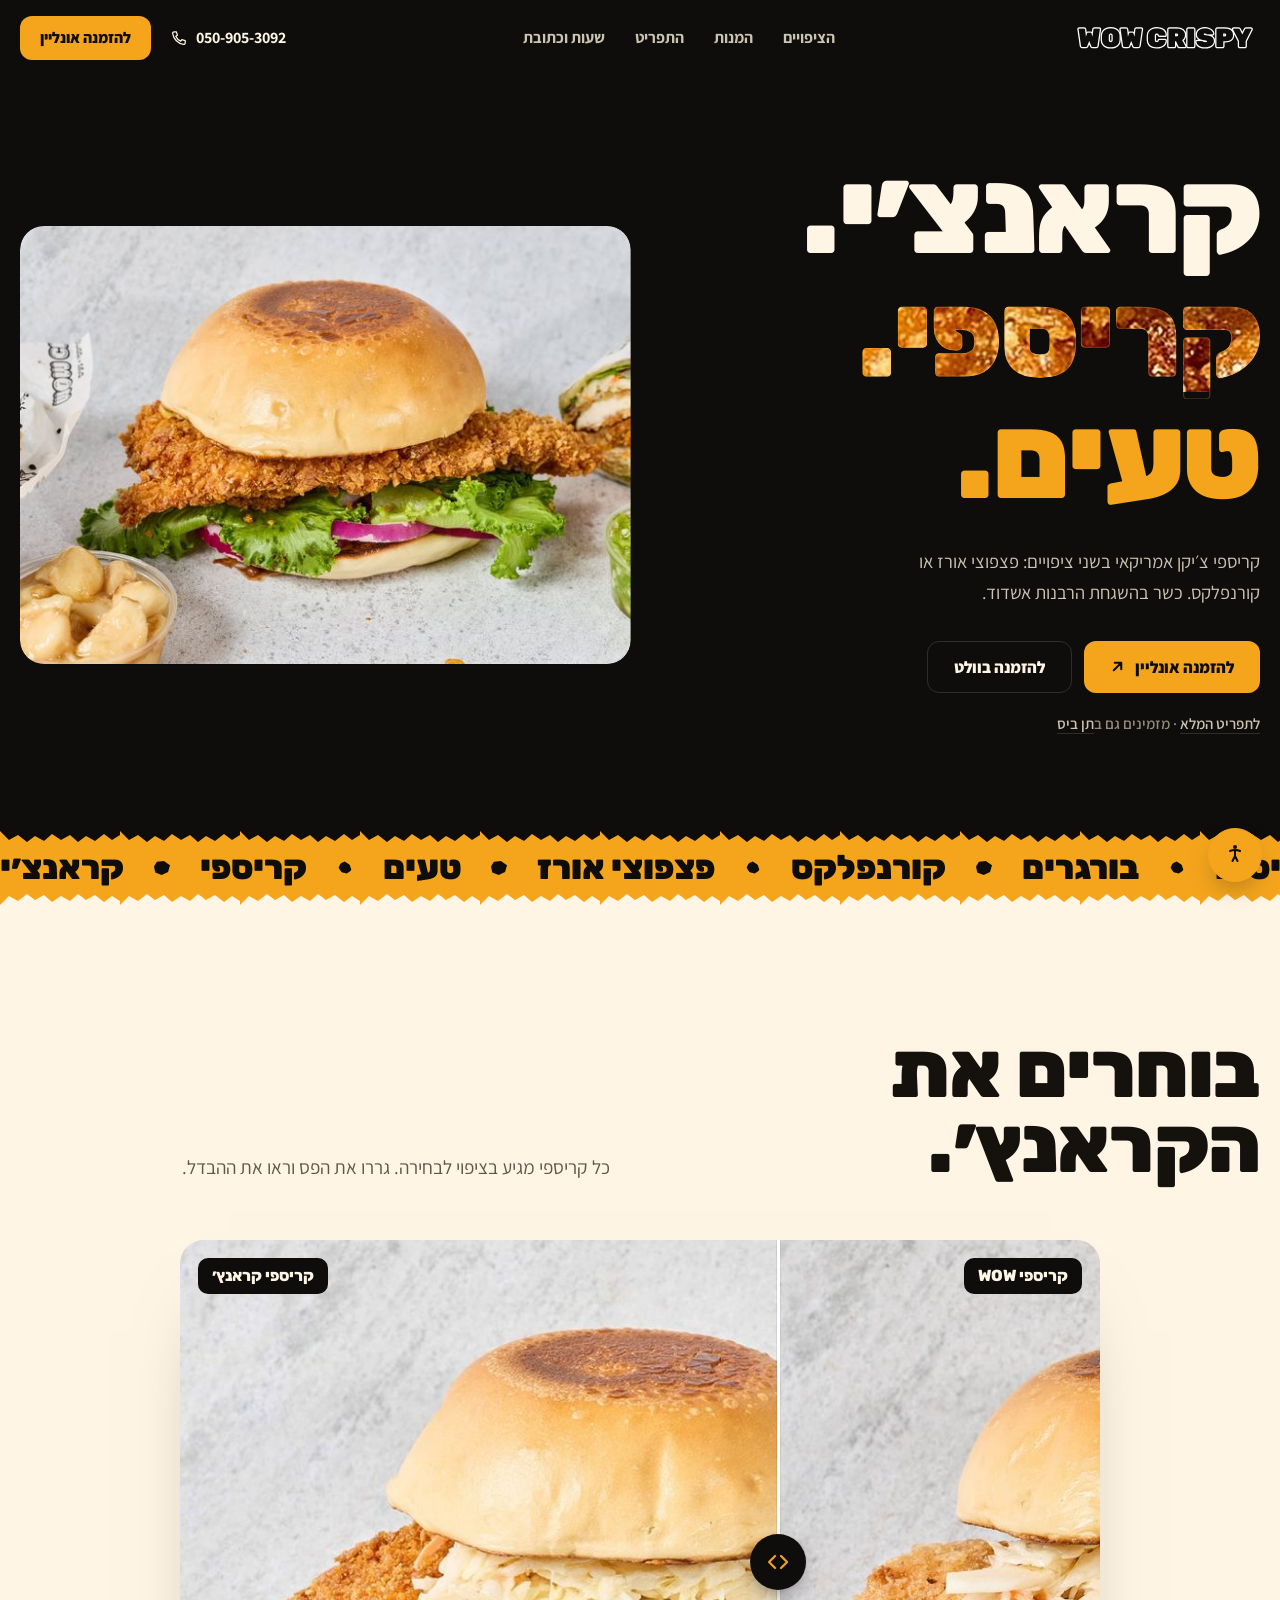
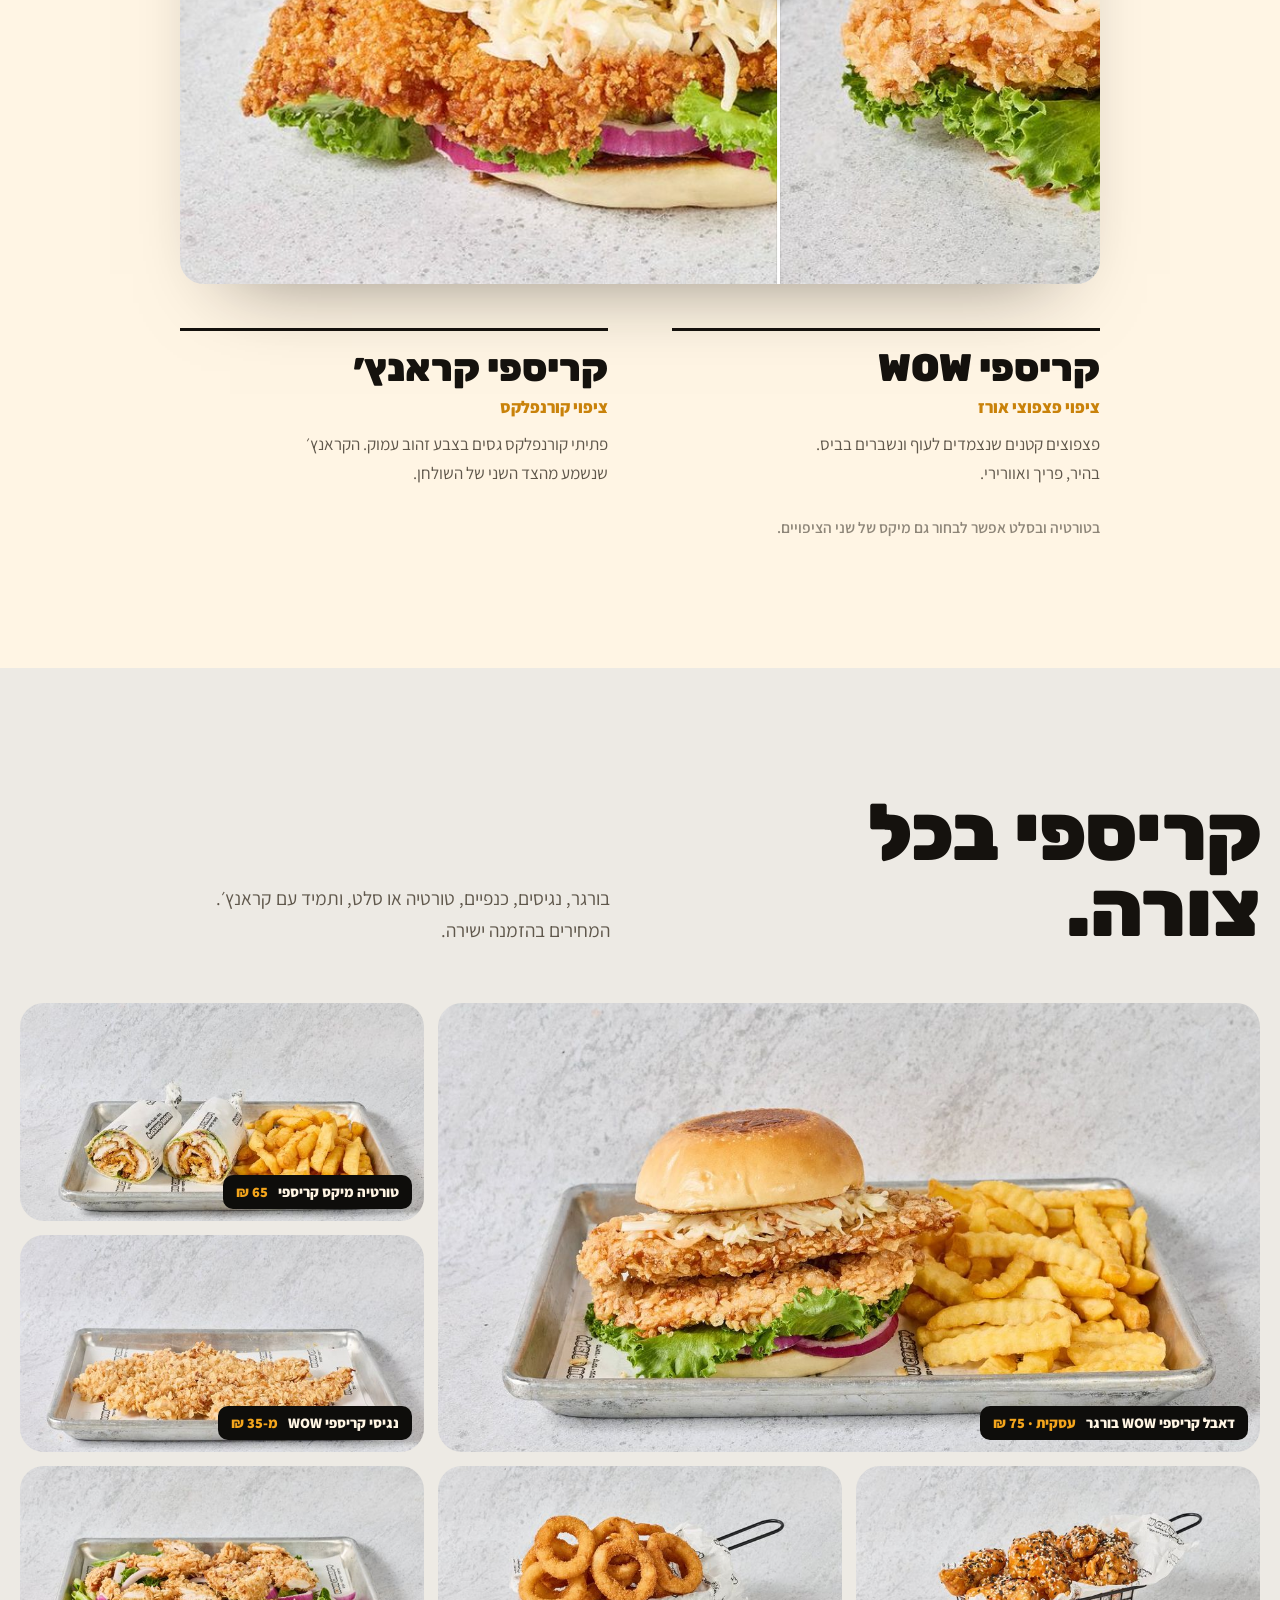
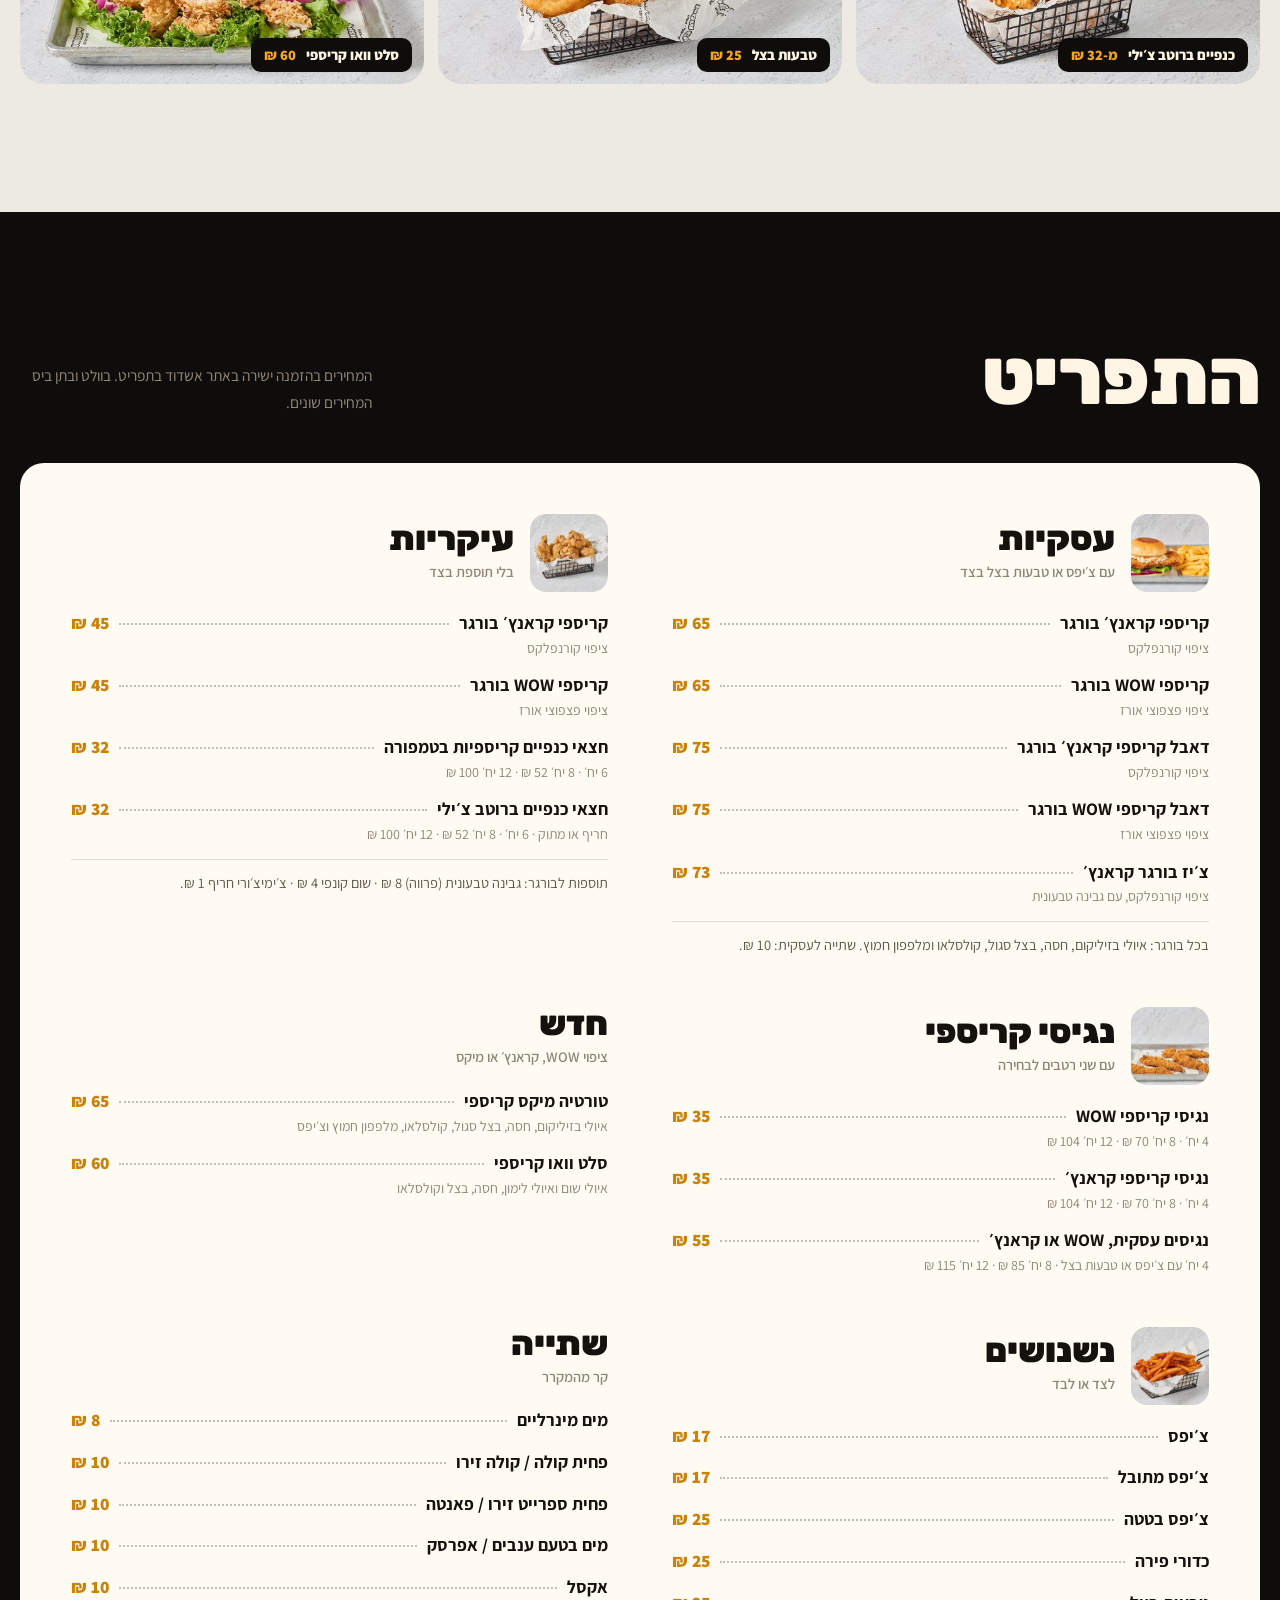
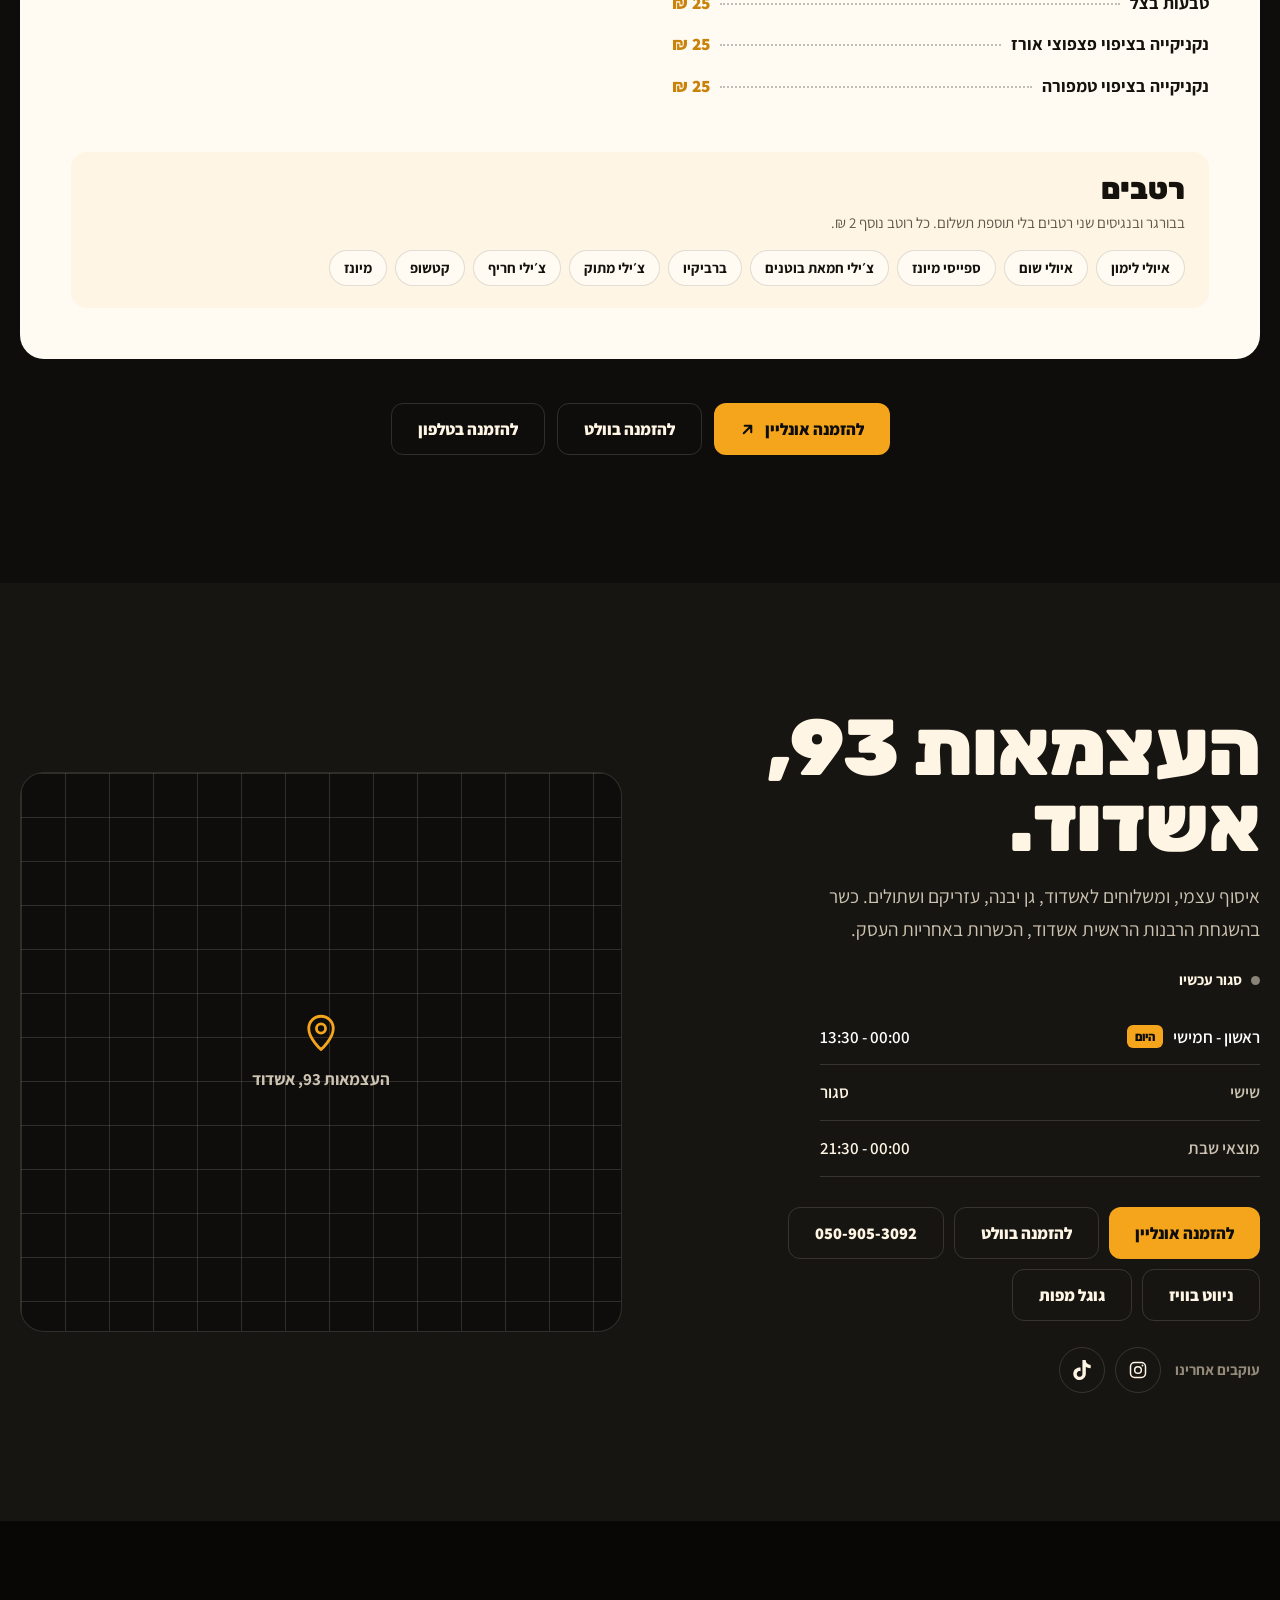
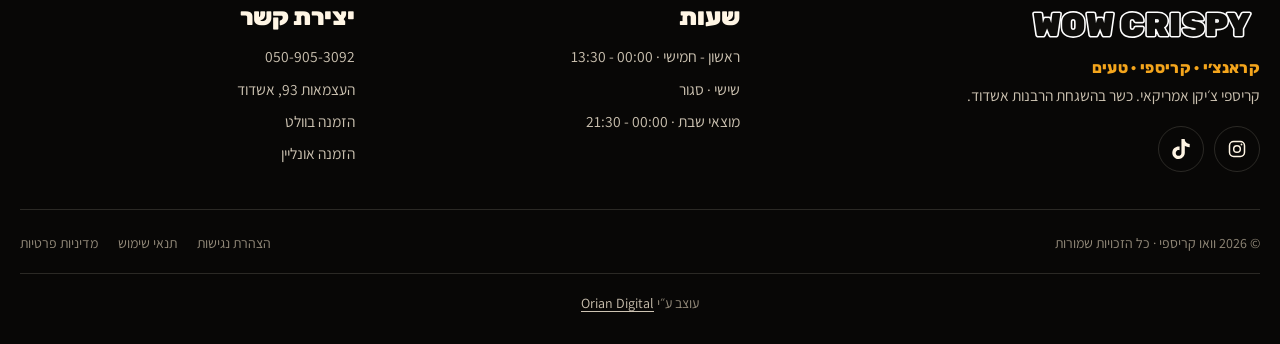
==== commit 922d61d8: "Add TikTok and Instagram icons, and Wolt order buttons in hero, menu, visit, drawer and footer Co-Au" ====
--- a/index.html
+++ b/index.html
@@ -22,11 +22,11 @@
 <script src="assets/boot.js?v=1"></script>
 <link rel="preload" href="assets/fonts/rubik-hebrew.woff2" as="font" type="font/woff2" crossorigin>
 <link rel="stylesheet" href="assets/fonts.css?v=1">
-<link rel="stylesheet" href="assets/site.css?v=1">
+<link rel="stylesheet" href="assets/site.css?v=2">
 <link rel="stylesheet" href="assets/a11y.css?v=1">
 <script src="assets/a11y.js?v=1"></script>
 <script type="application/ld+json">
-{"@context":"https://schema.org","@type":"Restaurant","name":"וואו קריספי","alternateName":"WOW CRISPY","image":"https://oriantoledano-ship-it.github.io/wow-crispy/assets/img/hero-1600.jpg","telephone":"+972-50-905-3092","servesCuisine":"קריספי צ׳יקן אמריקאי","address":{"@type":"PostalAddress","streetAddress":"העצמאות 93","addressLocality":"אשדוד","addressCountry":"IL"},"geo":{"@type":"GeoCoordinates","latitude":31.7890849,"longitude":34.6421143},"openingHoursSpecification":[{"@type":"OpeningHoursSpecification","dayOfWeek":["Sunday","Monday","Tuesday","Wednesday","Thursday"],"opens":"13:30","closes":"23:59"},{"@type":"OpeningHoursSpecification","dayOfWeek":"Saturday","opens":"21:30","closes":"23:59"}],"url":"https://oriantoledano-ship-it.github.io/wow-crispy/","sameAs":["https://www.instagram.com/wow_crispy_ashdod/"]}
+{"@context":"https://schema.org","@type":"Restaurant","name":"וואו קריספי","alternateName":"WOW CRISPY","image":"https://oriantoledano-ship-it.github.io/wow-crispy/assets/img/hero-1600.jpg","telephone":"+972-50-905-3092","servesCuisine":"קריספי צ׳יקן אמריקאי","address":{"@type":"PostalAddress","streetAddress":"העצמאות 93","addressLocality":"אשדוד","addressCountry":"IL"},"geo":{"@type":"GeoCoordinates","latitude":31.7890849,"longitude":34.6421143},"openingHoursSpecification":[{"@type":"OpeningHoursSpecification","dayOfWeek":["Sunday","Monday","Tuesday","Wednesday","Thursday"],"opens":"13:30","closes":"23:59"},{"@type":"OpeningHoursSpecification","dayOfWeek":"Saturday","opens":"21:30","closes":"23:59"}],"url":"https://oriantoledano-ship-it.github.io/wow-crispy/","sameAs":["https://www.instagram.com/wow_crispy_ashdod/","https://www.tiktok.com/@wow.crispy","https://wolt.com/he/isr/ashdod-and-lachish-area/restaurant/wow-crispy"]}
 </script>
 </head>
 <body>
@@ -62,6 +62,7 @@
   </nav>
   <div class="drawer-foot">
     <a href="https://www.ashdodmenu.co.il/restaurants/wow" class="btn btn--gold" target="_blank" rel="noopener noreferrer">להזמנה אונליין</a>
+    <a href="https://wolt.com/he/isr/ashdod-and-lachish-area/restaurant/wow-crispy" class="btn btn--ghost btn--wolt" target="_blank" rel="noopener noreferrer">להזמנה בוולט</a>
     <a href="tel:+972509053092" class="btn btn--ghost">050-905-3092</a>
   </div>
 </div>
@@ -80,9 +81,9 @@
         <div class="hero-cta">
           <a href="https://www.ashdodmenu.co.il/restaurants/wow" class="btn btn--gold" target="_blank" rel="noopener noreferrer">להזמנה אונליין
             <svg viewBox="0 0 16 16" aria-hidden="true"><path d="M12 4 4 12M5 4h7v7"/></svg></a>
-          <a href="#menu" class="btn btn--ghost">לתפריט</a>
-        </div>
-        <p class="hero-also">מזמינים גם ב<a href="https://wolt.com/he/isr/ashdod-and-lachish-area/restaurant/wow-crispy" target="_blank" rel="noopener noreferrer">וולט</a> וב<a href="https://www.10bis.co.il/next/restaurants/menu/delivery/48089/" target="_blank" rel="noopener noreferrer">תן ביס</a></p>
+          <a href="https://wolt.com/he/isr/ashdod-and-lachish-area/restaurant/wow-crispy" class="btn btn--ghost" target="_blank" rel="noopener noreferrer">להזמנה בוולט</a>
+        </div>
+        <p class="hero-also"><a href="#menu">לתפריט המלא</a> · מזמינים גם ב<a href="https://www.10bis.co.il/next/restaurants/menu/delivery/48089/" target="_blank" rel="noopener noreferrer">תן ביס</a></p>
       </div>
       <div class="hero-pic">
         <img src="assets/img/hero-1600.jpg" srcset="assets/img/hero-800.jpg 800w, assets/img/hero-1600.jpg 1600w" sizes="(max-width:900px) 100vw, 52vw" alt="קריספי בורגר בציפוי קורנפלקס עם חסה ובצל סגול, ולידו טורטיה קריספי ושום קונפי" width="1600" height="900" fetchpriority="high">
@@ -229,6 +230,7 @@
       <div class="menu-cta rv">
         <a href="https://www.ashdodmenu.co.il/restaurants/wow" class="btn btn--gold" target="_blank" rel="noopener noreferrer">להזמנה אונליין
           <svg viewBox="0 0 16 16" aria-hidden="true"><path d="M12 4 4 12M5 4h7v7"/></svg></a>
+        <a href="https://wolt.com/he/isr/ashdod-and-lachish-area/restaurant/wow-crispy" class="btn btn--ghost" target="_blank" rel="noopener noreferrer">להזמנה בוולט</a>
         <a href="tel:+972509053092" class="btn btn--ghost">להזמנה בטלפון</a>
       </div>
     </div>
@@ -247,9 +249,17 @@
         </table>
         <div class="visit-cta rv">
           <a href="https://www.ashdodmenu.co.il/restaurants/wow" class="btn btn--gold" target="_blank" rel="noopener noreferrer">להזמנה אונליין</a>
+          <a href="https://wolt.com/he/isr/ashdod-and-lachish-area/restaurant/wow-crispy" class="btn btn--ghost" target="_blank" rel="noopener noreferrer">להזמנה בוולט</a>
           <a href="tel:+972509053092" class="btn btn--ghost btn--tel">050-905-3092</a>
           <a href="https://waze.com/ul?ll=31.7890849,34.6421143&amp;navigate=yes" class="btn btn--ghost" target="_blank" rel="noopener noreferrer">ניווט בוויז</a>
           <a href="https://maps.app.goo.gl/PjRkFYNZoEapg1jY7" class="btn btn--ghost" target="_blank" rel="noopener noreferrer">גוגל מפות</a>
+        </div>
+        <div class="follow rv">
+          <span>עוקבים אחרינו</span>
+          <div class="social">
+          <a href="https://www.instagram.com/wow_crispy_ashdod/" target="_blank" rel="noopener noreferrer" aria-label="וואו קריספי באינסטגרם"><svg viewBox="0 0 24 24" aria-hidden="true"><rect x="3" y="3" width="18" height="18" rx="5"/><circle cx="12" cy="12" r="4"/><circle class="dot" cx="17.4" cy="6.6" r="1.1"/></svg></a>
+          <a href="https://www.tiktok.com/@wow.crispy" target="_blank" rel="noopener noreferrer" aria-label="וואו קריספי בטיקטוק"><svg viewBox="0 0 24 24" aria-hidden="true"><path class="fill" d="M12.53.02c1.31-.02 2.61-.01 3.91-.02.08 1.53.63 3.09 1.75 4.17 1.12 1.11 2.7 1.62 4.24 1.79v4.03c-1.44-.05-2.89-.35-4.2-.97-.57-.26-1.1-.59-1.62-.93-.01 2.92.01 5.84-.02 8.75-.08 1.4-.54 2.79-1.35 3.94-1.31 1.92-3.58 3.17-5.91 3.21-1.43.08-2.86-.31-4.08-1.03-2.02-1.19-3.44-3.37-3.65-5.71-.02-.5-.03-1-.01-1.49.18-1.9 1.12-3.72 2.58-4.96 1.66-1.44 3.98-2.13 6.15-1.72.02 1.48-.04 2.96-.04 4.44-.99-.32-2.15-.23-3.02.37-.63.41-1.11 1.04-1.36 1.75-.21.51-.15 1.07-.14 1.61.24 1.64 1.82 3.02 3.5 2.87 1.12-.01 2.19-.66 2.77-1.61.19-.33.4-.67.41-1.06.1-1.79.06-3.57.07-5.36.01-4.03-.01-8.05.02-12.07z"/></svg></a>
+        </div>
         </div>
       </div>
       <div class="map rv" data-map="https://maps.google.com/maps?q=31.7890849,34.6421143&amp;hl=he&amp;z=16&amp;output=embed">
@@ -271,6 +281,10 @@
         <svg class="logo" viewBox="0 0 330 56" aria-hidden="true"><text x="165" y="43" text-anchor="middle" direction="ltr">WOW CRISPY</text></svg>
         <p class="foot-tag">קראנצ׳י · קריספי · טעים</p>
         <p>קריספי צ׳יקן אמריקאי. כשר בהשגחת הרבנות אשדוד.</p>
+        <div class="social">
+          <a href="https://www.instagram.com/wow_crispy_ashdod/" target="_blank" rel="noopener noreferrer" aria-label="וואו קריספי באינסטגרם"><svg viewBox="0 0 24 24" aria-hidden="true"><rect x="3" y="3" width="18" height="18" rx="5"/><circle cx="12" cy="12" r="4"/><circle class="dot" cx="17.4" cy="6.6" r="1.1"/></svg></a>
+          <a href="https://www.tiktok.com/@wow.crispy" target="_blank" rel="noopener noreferrer" aria-label="וואו קריספי בטיקטוק"><svg viewBox="0 0 24 24" aria-hidden="true"><path class="fill" d="M12.53.02c1.31-.02 2.61-.01 3.91-.02.08 1.53.63 3.09 1.75 4.17 1.12 1.11 2.7 1.62 4.24 1.79v4.03c-1.44-.05-2.89-.35-4.2-.97-.57-.26-1.1-.59-1.62-.93-.01 2.92.01 5.84-.02 8.75-.08 1.4-.54 2.79-1.35 3.94-1.31 1.92-3.58 3.17-5.91 3.21-1.43.08-2.86-.31-4.08-1.03-2.02-1.19-3.44-3.37-3.65-5.71-.02-.5-.03-1-.01-1.49.18-1.9 1.12-3.72 2.58-4.96 1.66-1.44 3.98-2.13 6.15-1.72.02 1.48-.04 2.96-.04 4.44-.99-.32-2.15-.23-3.02.37-.63.41-1.11 1.04-1.36 1.75-.21.51-.15 1.07-.14 1.61.24 1.64 1.82 3.02 3.5 2.87 1.12-.01 2.19-.66 2.77-1.61.19-.33.4-.67.41-1.06.1-1.79.06-3.57.07-5.36.01-4.03-.01-8.05.02-12.07z"/></svg></a>
+        </div>
       </div>
       <div class="foot-col">
         <h3>שעות</h3>
@@ -282,7 +296,8 @@
         <h3>יצירת קשר</h3>
         <a href="tel:+972509053092" dir="ltr">050-905-3092</a>
         <p>העצמאות 93, אשדוד</p>
-        <a href="https://www.instagram.com/wow_crispy_ashdod/" target="_blank" rel="noopener noreferrer">אינסטגרם</a>
+        <a href="https://wolt.com/he/isr/ashdod-and-lachish-area/restaurant/wow-crispy" target="_blank" rel="noopener noreferrer">הזמנה בוולט</a>
+        <a href="https://www.ashdodmenu.co.il/restaurants/wow" target="_blank" rel="noopener noreferrer">הזמנה אונליין</a>
       </div>
     </div>
     <div class="foot-bottom">
--- a/assets/site.css
+++ b/assets/site.css
@@ -192,6 +192,15 @@
 .map-ph{position:absolute;inset:0;display:flex;flex-direction:column;align-items:center;justify-content:center;gap:12px;color:var(--on-dark-soft);font-weight:700;background-image:linear-gradient(var(--line-dark) 1px,transparent 1px),linear-gradient(90deg,var(--line-dark) 1px,transparent 1px);background-size:44px 44px}
 .map-ph svg{width:42px;height:42px;fill:none;stroke:var(--gold);stroke-width:1.6}
 
+/* social */
+.follow{display:flex;align-items:center;gap:14px;margin-top:26px;color:var(--on-dark-faint);font-weight:700;font-size:15px}
+.social{display:flex;gap:10px}
+.social a{width:46px;height:46px;border-radius:50%;border:1.5px solid var(--line-dark);display:grid;place-items:center;color:var(--on-dark);transition:color .2s,border-color .2s,background .2s}
+.social a:hover{color:var(--black);background:var(--gold);border-color:var(--gold)}
+.social svg{width:20px;height:20px;fill:none;stroke:currentColor;stroke-width:1.8}
+.social svg .dot,.social svg .fill{fill:currentColor;stroke:none}
+.foot-brand .social{margin-top:18px}
+
 /* footer */
 .foot{background:var(--black-3);color:var(--on-dark-soft);padding:clamp(56px,7vw,84px) 0 28px;font-size:15.5px}
 .foot-top{display:grid;grid-template-columns:1.4fr 1fr 1fr;gap:clamp(28px,4vw,60px);padding-bottom:36px;border-bottom:1px solid var(--line-dark)}
@@ -259,6 +268,7 @@
   body.mcta-on .a11y-btn{bottom:80px}
   .drawer{padding-bottom:92px}
   .visit-cta{display:grid;grid-template-columns:1fr 1fr}
+  .visit-cta .btn:first-child{grid-column:1/-1}
   .foot{padding-bottom:96px}
 }
 @media (max-width:560px){
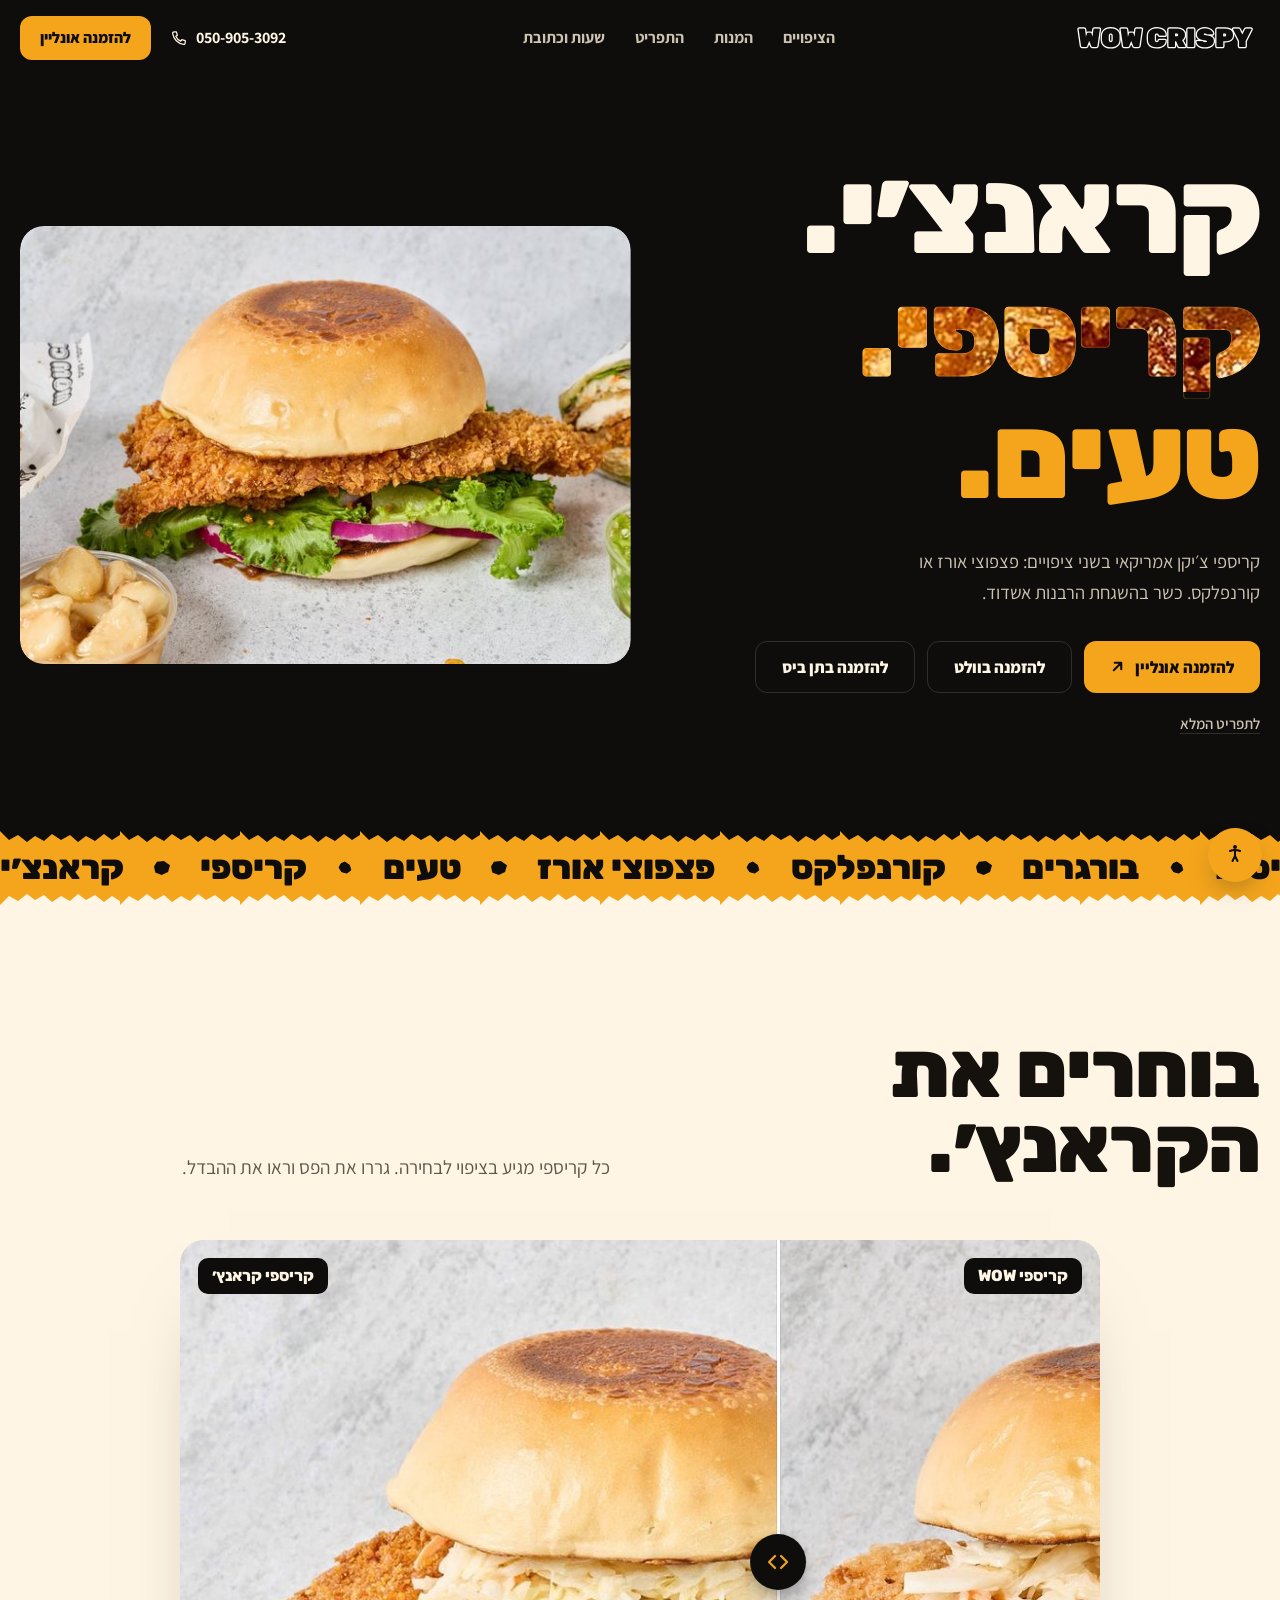
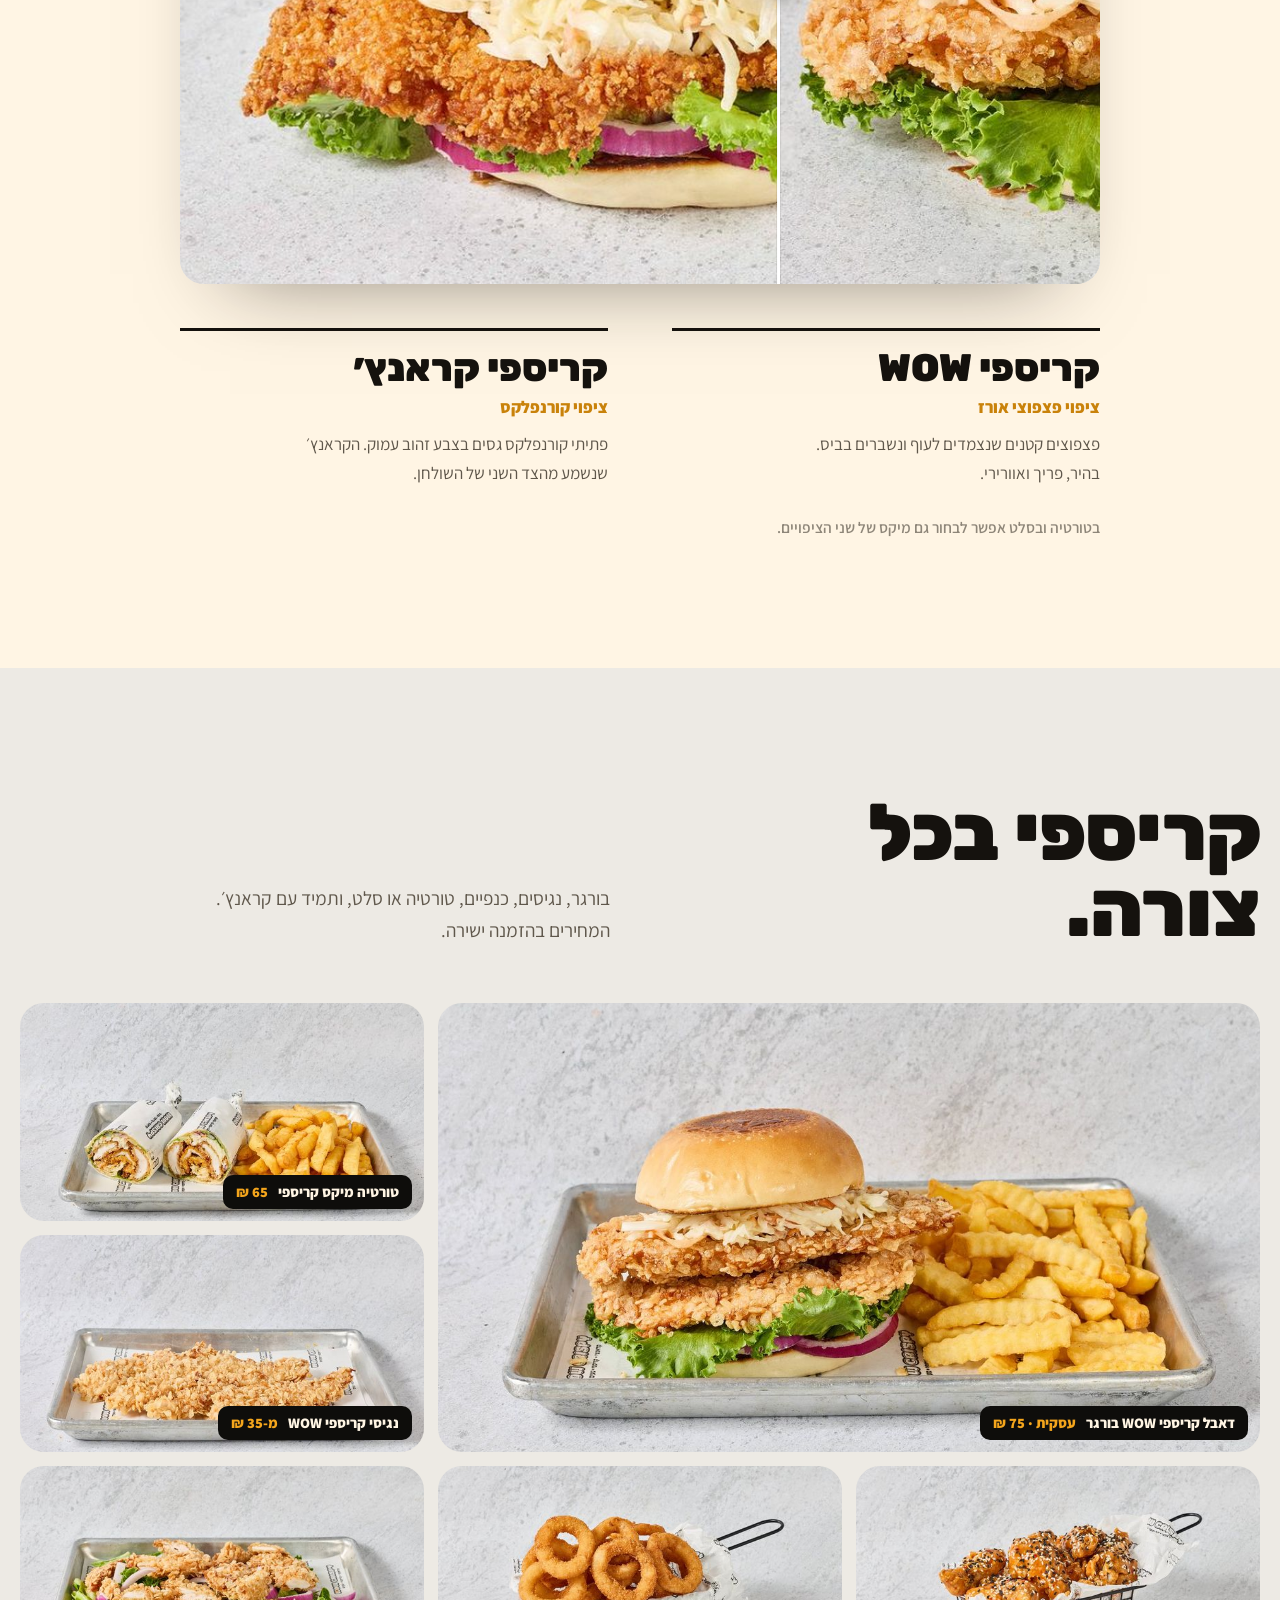
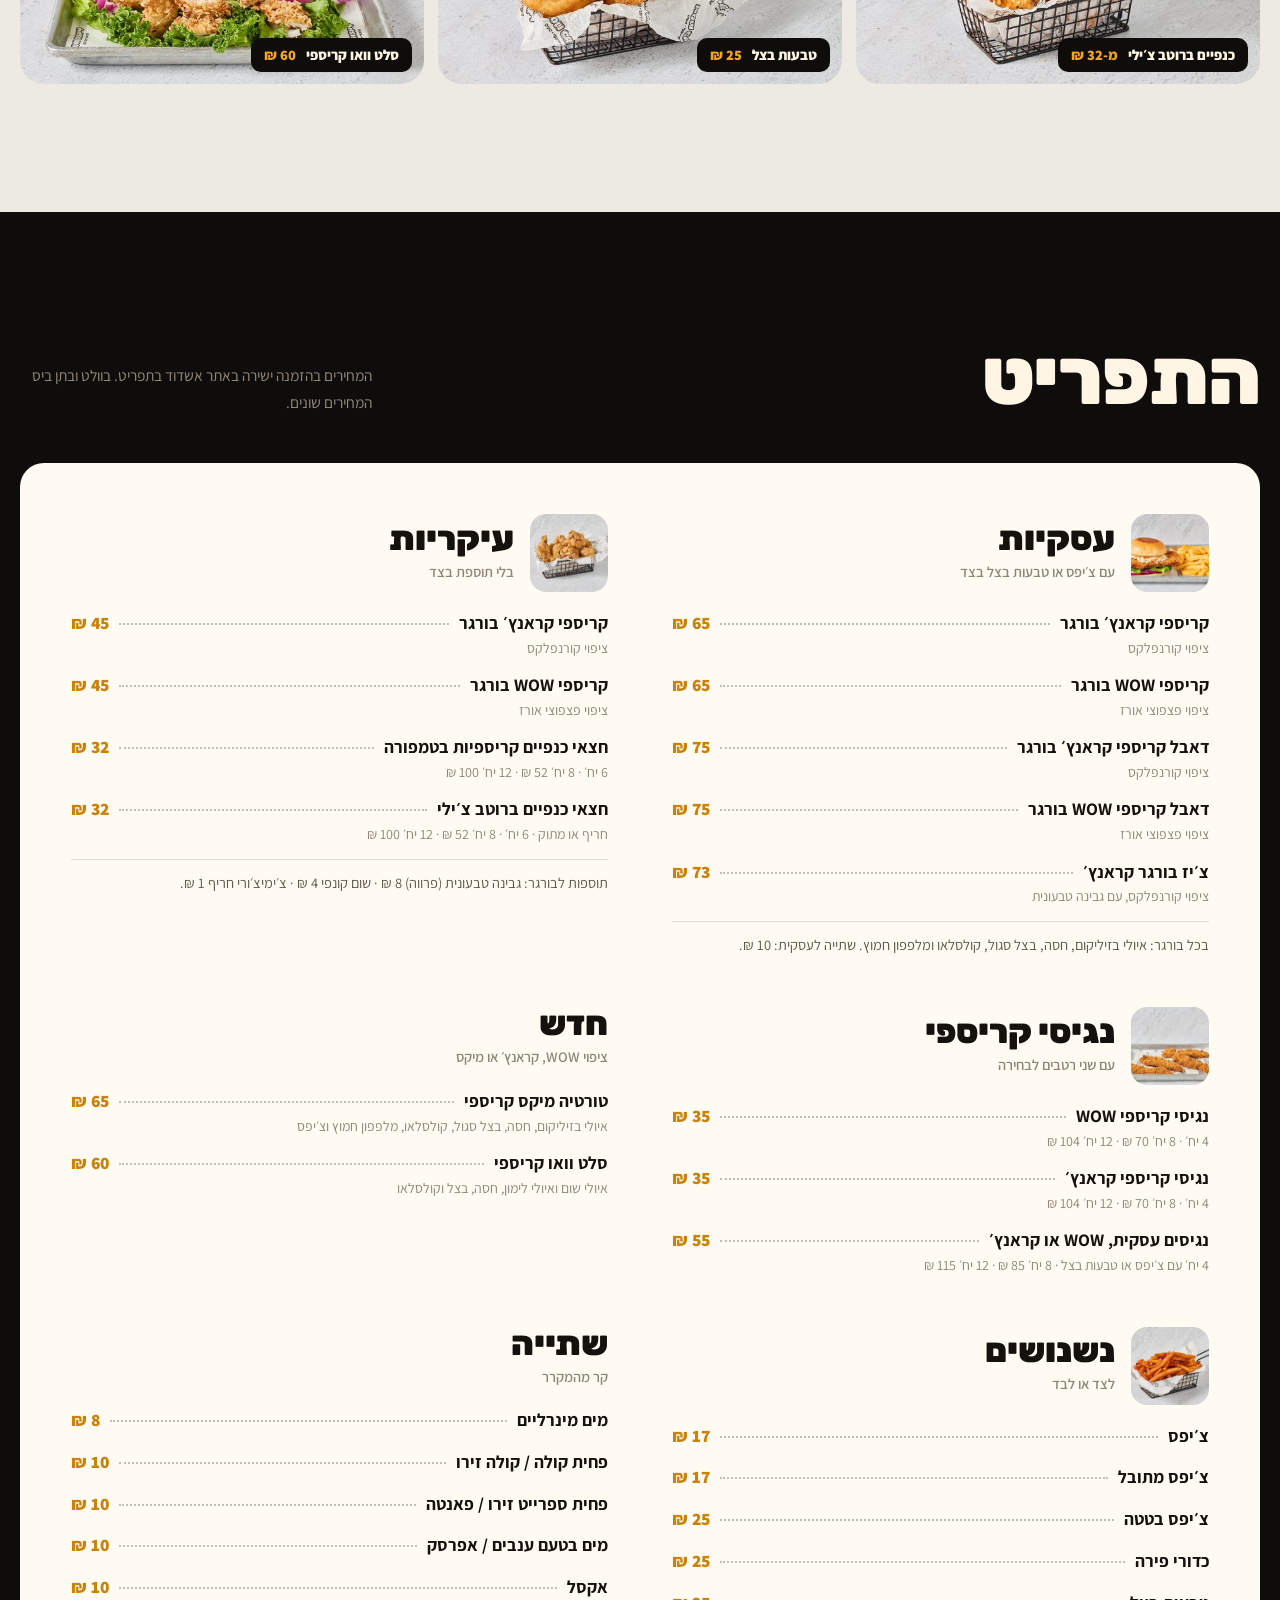
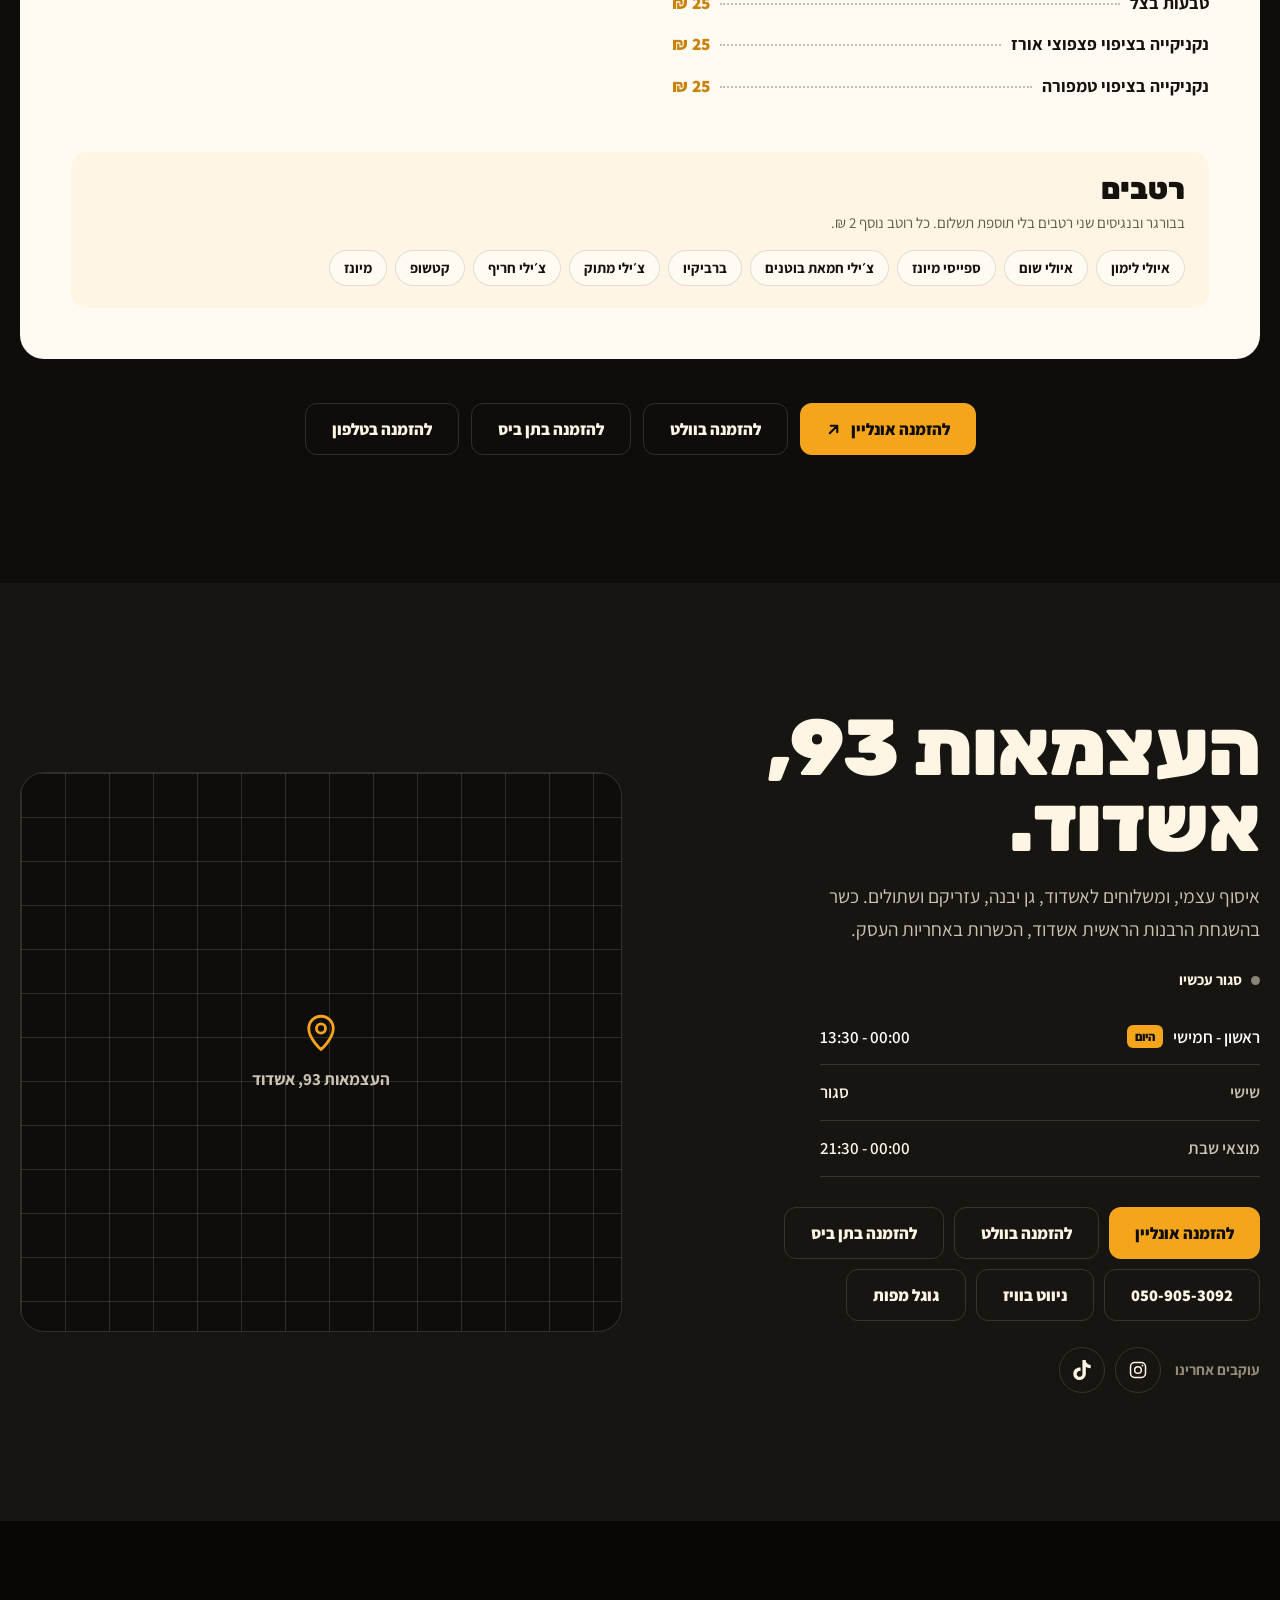
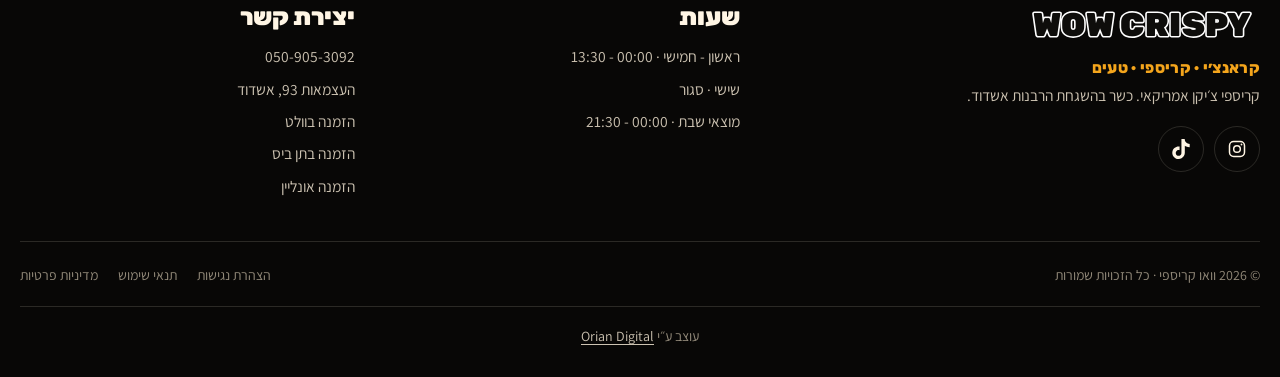
==== commit 56fa340f: "Add 10bis order buttons next to Wolt in hero, drawer, menu, visit and footer Co-Authored-By: Claude " ====
--- a/index.html
+++ b/index.html
@@ -22,11 +22,11 @@
 <script src="assets/boot.js?v=1"></script>
 <link rel="preload" href="assets/fonts/rubik-hebrew.woff2" as="font" type="font/woff2" crossorigin>
 <link rel="stylesheet" href="assets/fonts.css?v=1">
-<link rel="stylesheet" href="assets/site.css?v=2">
+<link rel="stylesheet" href="assets/site.css?v=3">
 <link rel="stylesheet" href="assets/a11y.css?v=1">
 <script src="assets/a11y.js?v=1"></script>
 <script type="application/ld+json">
-{"@context":"https://schema.org","@type":"Restaurant","name":"וואו קריספי","alternateName":"WOW CRISPY","image":"https://oriantoledano-ship-it.github.io/wow-crispy/assets/img/hero-1600.jpg","telephone":"+972-50-905-3092","servesCuisine":"קריספי צ׳יקן אמריקאי","address":{"@type":"PostalAddress","streetAddress":"העצמאות 93","addressLocality":"אשדוד","addressCountry":"IL"},"geo":{"@type":"GeoCoordinates","latitude":31.7890849,"longitude":34.6421143},"openingHoursSpecification":[{"@type":"OpeningHoursSpecification","dayOfWeek":["Sunday","Monday","Tuesday","Wednesday","Thursday"],"opens":"13:30","closes":"23:59"},{"@type":"OpeningHoursSpecification","dayOfWeek":"Saturday","opens":"21:30","closes":"23:59"}],"url":"https://oriantoledano-ship-it.github.io/wow-crispy/","sameAs":["https://www.instagram.com/wow_crispy_ashdod/","https://www.tiktok.com/@wow.crispy","https://wolt.com/he/isr/ashdod-and-lachish-area/restaurant/wow-crispy"]}
+{"@context":"https://schema.org","@type":"Restaurant","name":"וואו קריספי","alternateName":"WOW CRISPY","image":"https://oriantoledano-ship-it.github.io/wow-crispy/assets/img/hero-1600.jpg","telephone":"+972-50-905-3092","servesCuisine":"קריספי צ׳יקן אמריקאי","address":{"@type":"PostalAddress","streetAddress":"העצמאות 93","addressLocality":"אשדוד","addressCountry":"IL"},"geo":{"@type":"GeoCoordinates","latitude":31.7890849,"longitude":34.6421143},"openingHoursSpecification":[{"@type":"OpeningHoursSpecification","dayOfWeek":["Sunday","Monday","Tuesday","Wednesday","Thursday"],"opens":"13:30","closes":"23:59"},{"@type":"OpeningHoursSpecification","dayOfWeek":"Saturday","opens":"21:30","closes":"23:59"}],"url":"https://oriantoledano-ship-it.github.io/wow-crispy/","sameAs":["https://www.instagram.com/wow_crispy_ashdod/","https://www.tiktok.com/@wow.crispy","https://wolt.com/he/isr/ashdod-and-lachish-area/restaurant/wow-crispy","https://www.10bis.co.il/next/restaurants/menu/delivery/48089/%D7%95%D7%95%D7%90%D7%95-%D7%A7%D7%A8%D7%99%D7%A1%D7%A4%D7%99"]}
 </script>
 </head>
 <body>
@@ -62,7 +62,8 @@
   </nav>
   <div class="drawer-foot">
     <a href="https://www.ashdodmenu.co.il/restaurants/wow" class="btn btn--gold" target="_blank" rel="noopener noreferrer">להזמנה אונליין</a>
-    <a href="https://wolt.com/he/isr/ashdod-and-lachish-area/restaurant/wow-crispy" class="btn btn--ghost btn--wolt" target="_blank" rel="noopener noreferrer">להזמנה בוולט</a>
+    <a href="https://wolt.com/he/isr/ashdod-and-lachish-area/restaurant/wow-crispy" class="btn btn--ghost" target="_blank" rel="noopener noreferrer">להזמנה בוולט</a>
+    <a href="https://www.10bis.co.il/next/restaurants/menu/delivery/48089/%D7%95%D7%95%D7%90%D7%95-%D7%A7%D7%A8%D7%99%D7%A1%D7%A4%D7%99" class="btn btn--ghost" target="_blank" rel="noopener noreferrer">להזמנה בתן ביס</a>
     <a href="tel:+972509053092" class="btn btn--ghost">050-905-3092</a>
   </div>
 </div>
@@ -82,8 +83,9 @@
           <a href="https://www.ashdodmenu.co.il/restaurants/wow" class="btn btn--gold" target="_blank" rel="noopener noreferrer">להזמנה אונליין
             <svg viewBox="0 0 16 16" aria-hidden="true"><path d="M12 4 4 12M5 4h7v7"/></svg></a>
           <a href="https://wolt.com/he/isr/ashdod-and-lachish-area/restaurant/wow-crispy" class="btn btn--ghost" target="_blank" rel="noopener noreferrer">להזמנה בוולט</a>
-        </div>
-        <p class="hero-also"><a href="#menu">לתפריט המלא</a> · מזמינים גם ב<a href="https://www.10bis.co.il/next/restaurants/menu/delivery/48089/" target="_blank" rel="noopener noreferrer">תן ביס</a></p>
+          <a href="https://www.10bis.co.il/next/restaurants/menu/delivery/48089/%D7%95%D7%95%D7%90%D7%95-%D7%A7%D7%A8%D7%99%D7%A1%D7%A4%D7%99" class="btn btn--ghost" target="_blank" rel="noopener noreferrer">להזמנה בתן ביס</a>
+        </div>
+        <p class="hero-also"><a href="#menu">לתפריט המלא</a></p>
       </div>
       <div class="hero-pic">
         <img src="assets/img/hero-1600.jpg" srcset="assets/img/hero-800.jpg 800w, assets/img/hero-1600.jpg 1600w" sizes="(max-width:900px) 100vw, 52vw" alt="קריספי בורגר בציפוי קורנפלקס עם חסה ובצל סגול, ולידו טורטיה קריספי ושום קונפי" width="1600" height="900" fetchpriority="high">
@@ -231,6 +233,7 @@
         <a href="https://www.ashdodmenu.co.il/restaurants/wow" class="btn btn--gold" target="_blank" rel="noopener noreferrer">להזמנה אונליין
           <svg viewBox="0 0 16 16" aria-hidden="true"><path d="M12 4 4 12M5 4h7v7"/></svg></a>
         <a href="https://wolt.com/he/isr/ashdod-and-lachish-area/restaurant/wow-crispy" class="btn btn--ghost" target="_blank" rel="noopener noreferrer">להזמנה בוולט</a>
+        <a href="https://www.10bis.co.il/next/restaurants/menu/delivery/48089/%D7%95%D7%95%D7%90%D7%95-%D7%A7%D7%A8%D7%99%D7%A1%D7%A4%D7%99" class="btn btn--ghost" target="_blank" rel="noopener noreferrer">להזמנה בתן ביס</a>
         <a href="tel:+972509053092" class="btn btn--ghost">להזמנה בטלפון</a>
       </div>
     </div>
@@ -250,6 +253,7 @@
         <div class="visit-cta rv">
           <a href="https://www.ashdodmenu.co.il/restaurants/wow" class="btn btn--gold" target="_blank" rel="noopener noreferrer">להזמנה אונליין</a>
           <a href="https://wolt.com/he/isr/ashdod-and-lachish-area/restaurant/wow-crispy" class="btn btn--ghost" target="_blank" rel="noopener noreferrer">להזמנה בוולט</a>
+          <a href="https://www.10bis.co.il/next/restaurants/menu/delivery/48089/%D7%95%D7%95%D7%90%D7%95-%D7%A7%D7%A8%D7%99%D7%A1%D7%A4%D7%99" class="btn btn--ghost" target="_blank" rel="noopener noreferrer">להזמנה בתן ביס</a>
           <a href="tel:+972509053092" class="btn btn--ghost btn--tel">050-905-3092</a>
           <a href="https://waze.com/ul?ll=31.7890849,34.6421143&amp;navigate=yes" class="btn btn--ghost" target="_blank" rel="noopener noreferrer">ניווט בוויז</a>
           <a href="https://maps.app.goo.gl/PjRkFYNZoEapg1jY7" class="btn btn--ghost" target="_blank" rel="noopener noreferrer">גוגל מפות</a>
@@ -297,6 +301,7 @@
         <a href="tel:+972509053092" dir="ltr">050-905-3092</a>
         <p>העצמאות 93, אשדוד</p>
         <a href="https://wolt.com/he/isr/ashdod-and-lachish-area/restaurant/wow-crispy" target="_blank" rel="noopener noreferrer">הזמנה בוולט</a>
+        <a href="https://www.10bis.co.il/next/restaurants/menu/delivery/48089/%D7%95%D7%95%D7%90%D7%95-%D7%A7%D7%A8%D7%99%D7%A1%D7%A4%D7%99" target="_blank" rel="noopener noreferrer">הזמנה בתן ביס</a>
         <a href="https://www.ashdodmenu.co.il/restaurants/wow" target="_blank" rel="noopener noreferrer">הזמנה אונליין</a>
       </div>
     </div>
--- a/assets/site.css
+++ b/assets/site.css
@@ -268,7 +268,7 @@
   body.mcta-on .a11y-btn{bottom:80px}
   .drawer{padding-bottom:92px}
   .visit-cta{display:grid;grid-template-columns:1fr 1fr}
-  .visit-cta .btn:first-child{grid-column:1/-1}
+  .visit-cta .btn:first-child,.visit-cta .btn--tel{grid-column:1/-1}
   .foot{padding-bottom:96px}
 }
 @media (max-width:560px){
@@ -276,6 +276,7 @@
   .hdr-in{width:calc(100% - 24px)}
   .hero-h{font-size:clamp(64px,19.5vw,92px)}
   .hero-cta .btn{flex:1 1 auto;padding:0 18px;white-space:nowrap}
+  .hero-cta .btn--gold{flex-basis:100%}
   .ticker span{font-size:28px}
   .coat-cards{grid-template-columns:1fr}
   .foot-top{grid-template-columns:1fr}
